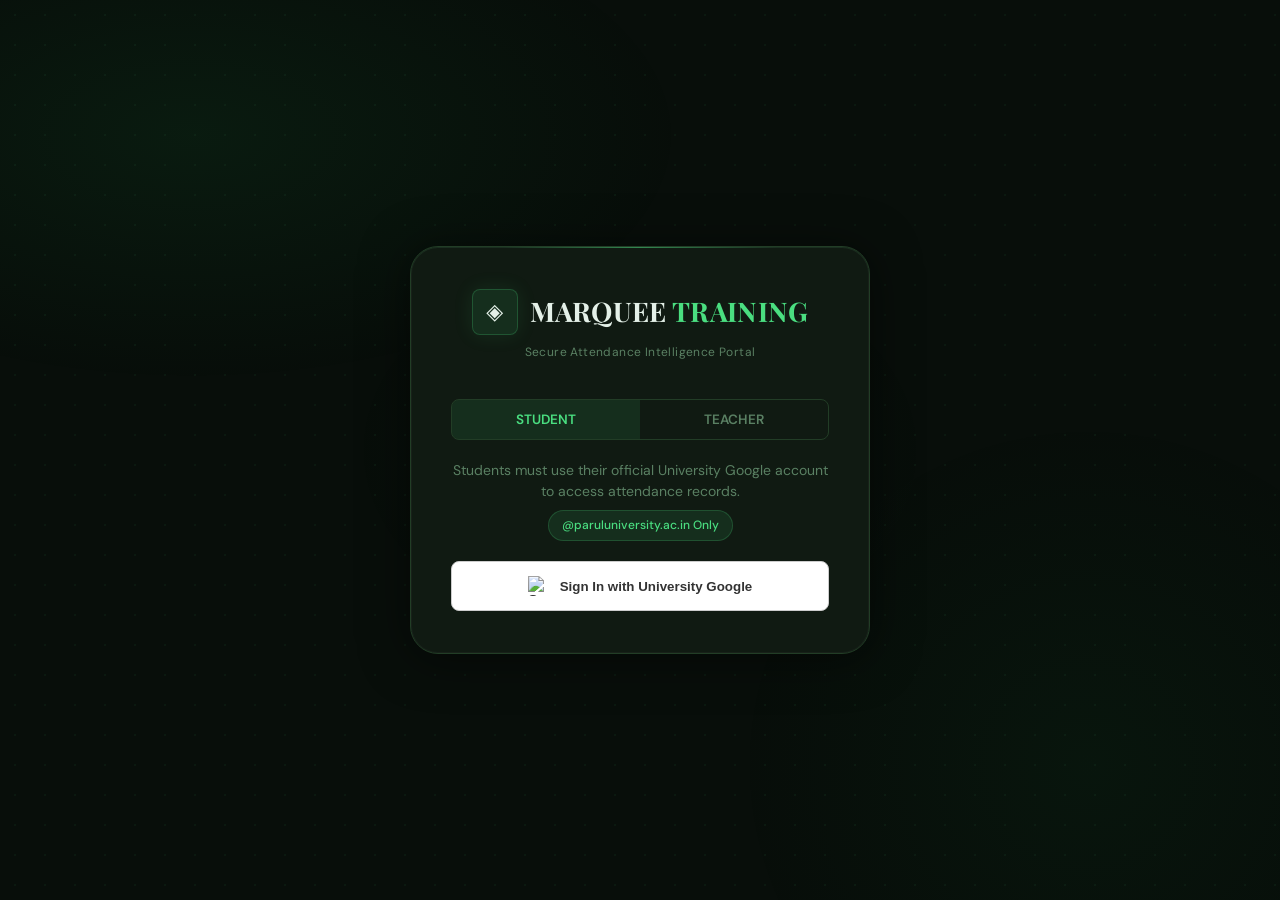
==== login.html @ 082ab56a "feat: implement secure unified auth and manual attendance marking - Core Authentication:   - Added `" ====
<!DOCTYPE html>
<html lang="en">
<head>
  <meta charset="UTF-8" />
  <meta name="viewport" content="width=device-width, initial-scale=1.0"/>
  <title>Marquee Training — Secure Portal</title>
  <link rel="stylesheet" href="styles.css" />
  <style>
    .google-btn {
      display: flex;
      align-items: center;
      justify-content: center;
      gap: 12px;
      background: white;
      color: #333;
      font-weight: 600;
      width: 100%;
      padding: 14px;
      border-radius: 8px;
      border: 1px solid #ccc;
      cursor: pointer;
      transition: all 0.2s ease;
    }
    .google-btn:hover {
      background: #f1f1f1;
    }
    .google-btn img {
      width: 20px;
      height: 20px;
    }
  </style>
</head>
<body>
  <div class="page-wrapper">
    <div class="card" id="auth-card">
      <div class="brand">
        <div class="brand-mark">
          <div class="brand-icon">◈</div>
          <div class="brand-name">MARQUEE <span>TRAINING</span></div>
        </div>
        <div class="brand-sub">Secure Attendance Intelligence Portal</div>
      </div>

      <div style="display:flex; gap:0; margin-bottom:20px; border:1px solid var(--border2); border-radius:8px; overflow:hidden;">
        <button class="tab-btn active" id="tab-student" onclick="switchLoginTab('student')">STUDENT</button>
        <button class="tab-btn" id="tab-teacher" onclick="switchLoginTab('teacher')">TEACHER</button>
      </div>

      <!-- STUDENT LOCK VIEW -->
      <div id="view-student">
        <div style="text-align: center; margin-bottom: 20px;">
          <p class="text-muted" style="font-size: 14px; line-height: 1.5;">
            Students must use their official University Google account to access attendance records.
          </p>
          <span class="badge badge-green" style="margin-top: 8px;">@paruluniversity.ac.in Only</span>
        </div>
        
        <button class="google-btn" onclick="studentGoogleLogin()">
          <img src="https://upload.wikimedia.org/wikipedia/commons/c/c1/Google_%22G%22_logo.svg" alt="Google Logo" />
          <span>Sign In with University Google</span>
        </button>
      </div>

      <!-- TEACHER LOGIN VIEW -->
      <div id="view-teacher" style="display:none;">
        <div style="text-align: center; margin-bottom: 16px;">
          <p class="text-muted" style="font-size: 13px;">Faculty Access Portal</p>
        </div>
        <div class="form-group">
          <label class="label">Staff Email Address</label>
          <input type="email" id="teacher-email" placeholder="faculty@university.edu" />
        </div>
        <div class="form-group">
          <label class="label">Password</label>
          <input type="password" id="teacher-password" placeholder="••••••••" />
        </div>
        <button class="btn btn-primary" onclick="doTeacherLogin()">
          <span>⚡</span> FACULTY AUTHENTICATE
        </button>
        <p style="text-align: center; font-size: 12px; margin-top: 15px;">
          <a href="javascript:void(0)" onclick="toggleTeacherAuth('register')" style="color: var(--accent);">Need an account? Register here</a>
        </p>
      </div>

      <!-- TEACHER REGISTER VIEW -->
      <div id="view-teacher-register" style="display:none;">
        <div style="text-align: center; margin-bottom: 16px;">
          <p class="text-muted" style="font-size: 13px;">Create Faculty Account</p>
        </div>
        <div class="form-group">
          <label class="label">Full Name</label>
          <input type="text" id="reg-name" placeholder="Dr. John Doe" />
        </div>
        <div class="form-group">
          <label class="label">Email Address</label>
          <input type="email" id="reg-email" placeholder="j.doe@paruluniversity.ac.in" />
        </div>
        <div class="form-group">
          <label class="label">Password</label>
          <input type="password" id="reg-password" placeholder="••••••••" />
        </div>
        
        <div style="display: grid; grid-template-columns: 1fr 1fr; gap: 10px;">
          <div class="form-group">
            <label class="label">Class Name</label>
            <input type="text" id="reg-class-name" placeholder="CS Sem 3" />
          </div>
          <div class="form-group">
            <label class="label">Class Code</label>
            <input type="text" id="reg-class-code" placeholder="CS-301" />
          </div>
        </div>

        <button class="btn btn-primary" onclick="doTeacherRegister()">
          <span>📝</span> CREATE ACCOUNT & CLASS
        </button>
        <p style="text-align: center; font-size: 12px; margin-top: 15px;">
          <a href="javascript:void(0)" onclick="toggleTeacherAuth('login')" style="color: var(--accent);">Already have an account? Login</a>
        </p>
      </div>

    </div>
  </div>

  <script src="https://cdn.jsdelivr.net/npm/@supabase/supabase-js@2"></script>
  <!-- Load separated configurations -->
  <script src="supabase.js"></script>
  <script src="auth.js"></script>
  
  <script>
    function switchLoginTab(tab) {
      document.getElementById('view-student').style.display = tab === 'student' ? 'block' : 'none';
      document.getElementById('view-teacher').style.display = tab === 'teacher' ? 'block' : 'none';
      document.getElementById('view-teacher-register').style.display = 'none'; // Hide register when switching tabs
      document.getElementById('tab-student').classList.toggle('active', tab === 'student');
      document.getElementById('tab-teacher').classList.toggle('active', tab === 'teacher');
    }

    function toggleTeacherAuth(mode) {
      document.getElementById('view-teacher').style.display = mode === 'login' ? 'block' : 'none';
      document.getElementById('view-teacher-register').style.display = mode === 'register' ? 'block' : 'none';
    }

    async function doTeacherLogin() {
      const email = document.getElementById('teacher-email').value.trim();
      const pass = document.getElementById('teacher-password').value;
      await teacherLogin(email, pass);
    }

    async function doTeacherRegister() {
      const name = document.getElementById('reg-name').value.trim();
      const email = document.getElementById('reg-email').value.trim();
      const pass = document.getElementById('reg-password').value;
      const className = document.getElementById('reg-class-name').value.trim();
      const classCode = document.getElementById('reg-class-code').value.trim();
      
      await teacherRegister(email, pass, name, className, classCode);
    }

    // Automatically inspects the URL/session on load for OAuth redirects or returning users.
    window.onload = () => {
      handleAuthCallback();
    };
  </script>
</body>
</html>
---- styles.css ----
/* ============================================
   MARQUEE TRAINING — styles.css
   Aesthetic: Lush Green · Organic Modern
   Fonts: Playfair Display + DM Sans
   ============================================ */

@import url('https://fonts.googleapis.com/css2?family=Playfair+Display:wght@400;500;600;700&family=DM+Sans:ital,opsz,wght@0,9..40,300;0,9..40,400;0,9..40,500;0,9..40,600;1,9..40,400&family=DM+Mono:wght@300;400;500&display=swap');

:root {
  /* Backgrounds */
  --bg:       #080e0a;
  --bg2:      #0c1410;
  --surface:  #101a12;
  --surface2: #141f17;
  --surface3: #192618;

  /* Borders */
  --border:  #1a2e1d;
  --border2: #223d26;
  --border3: #2d5432;

  /* Brand green */
  --accent:      #4ade80;
  --accent-soft: rgba(74, 222, 128, 0.1);
  --accent-glow: 0 0 28px rgba(74, 222, 128, 0.22);
  --accent-dim:  #22c55e;
  --accent-pale: #86efac;

  /* Semantic */
  --red:    #f87171;
  --yellow: #fbbf24;
  --blue:   #60a5fa;

  /* Text */
  --text:       #e4f0e8;
  --text-muted: #5a8063;
  --text-dim:   #8db89a;

  /* Fonts */
  --font-display: 'Playfair Display', Georgia, serif;
  --font-body:    'DM Sans', system-ui, sans-serif;
  --font-mono:    'DM Mono', monospace;

  /* Radii */
  --r-sm: 8px;
  --r-md: 14px;
  --r-lg: 20px;
  --r-xl: 28px;
}

*, *::before, *::after { box-sizing: border-box; margin: 0; padding: 0; }

html { scroll-behavior: smooth; }

body {
  min-height: 100vh;
  background: var(--bg);
  color: var(--text);
  font-family: var(--font-body);
  font-size: 15px;
  line-height: 1.65;
  overflow-x: hidden;
  -webkit-font-smoothing: antialiased;
  -moz-osx-font-smoothing: grayscale;
}

/* Ambient glow background */
body::before {
  content: '';
  position: fixed;
  inset: 0;
  background:
    radial-gradient(ellipse 70% 50% at 15% 15%, rgba(34,197,94,0.07) 0%, transparent 55%),
    radial-gradient(ellipse 50% 70% at 85% 85%, rgba(22,163,74,0.05) 0%, transparent 55%),
    radial-gradient(ellipse 40% 40% at 50% 50%, rgba(74,222,128,0.02) 0%, transparent 60%);
  pointer-events: none;
  z-index: 0;
}

/* Dot texture */
body::after {
  content: '';
  position: fixed;
  inset: 0;
  background-image: radial-gradient(circle, rgba(74,222,128,0.05) 1px, transparent 1px);
  background-size: 30px 30px;
  pointer-events: none;
  z-index: 0;
}

/* ──────────────────────────── LAYOUT ─── */

.page-wrapper {
  min-height: 100vh;
  display: flex;
  flex-direction: column;
  align-items: center;
  justify-content: center;
  padding: 32px 20px;
  position: relative;
  z-index: 1;
}

.card {
  background: var(--surface);
  border: 1px solid var(--border2);
  border-radius: var(--r-xl);
  padding: 42px 40px;
  width: 100%;
  max-width: 460px;
  position: relative;
  overflow: hidden;
  box-shadow:
    0 0 0 1px rgba(255,255,255,0.03) inset,
    0 4px 48px rgba(0,0,0,0.5),
    0 1px 0 rgba(74,222,128,0.07) inset;
  animation: fadeUp 0.45s cubic-bezier(0.22, 1, 0.36, 1) both;
}

.card::before {
  content: '';
  position: absolute;
  top: 0; left: 20%; right: 20%;
  height: 1px;
  background: linear-gradient(90deg, transparent, rgba(74,222,128,0.5), transparent);
}

.card-wide { max-width: 660px; }
.card-full { max-width: 980px; }

@keyframes fadeUp {
  from { opacity: 0; transform: translateY(20px) scale(0.99); }
  to   { opacity: 1; transform: translateY(0) scale(1); }
}

/* ──────────────────────────── BRAND ─── */

.brand {
  text-align: center;
  margin-bottom: 36px;
}

.brand-mark {
  display: inline-flex;
  align-items: center;
  gap: 12px;
  margin-bottom: 8px;
}

.brand-icon {
  width: 46px;
  height: 46px;
  background: var(--accent-soft);
  border: 1px solid rgba(74,222,128,0.22);
  border-radius: var(--r-sm);
  display: flex;
  align-items: center;
  justify-content: center;
  font-size: 22px;
  box-shadow: 0 0 20px rgba(74,222,128,0.1);
}

.brand-name {
  font-family: var(--font-display);
  font-size: 27px;
  font-weight: 700;
  color: var(--text);
  letter-spacing: 0.3px;
}

.brand-name span { color: var(--accent); }

.brand-sub {
  font-size: 12px;
  font-weight: 400;
  color: var(--text-muted);
  letter-spacing: 0.4px;
}

/* ──────────────────────────── TYPOGRAPHY ─── */

h1, h2, h3 { font-family: var(--font-display); font-weight: 600; }

.section-title {
  font-family: var(--font-display);
  font-size: 21px;
  font-weight: 600;
  color: var(--text);
  margin-bottom: 6px;
}

.section-sub {
  font-size: 13.5px;
  font-weight: 400;
  color: var(--text-muted);
  margin-bottom: 28px;
  line-height: 1.55;
}

.label {
  font-size: 12.5px;
  font-weight: 500;
  color: var(--text-dim);
  display: block;
  margin-bottom: 7px;
}

/* ──────────────────────────── FORMS ─── */

.form-group { margin-bottom: 18px; }

input, select {
  width: 100%;
  background: var(--bg2);
  border: 1px solid var(--border2);
  border-radius: var(--r-md);
  padding: 13px 16px;
  color: var(--text);
  font-family: var(--font-body);
  font-size: 14px;
  transition: border-color 0.2s, box-shadow 0.2s;
  outline: none;
  -webkit-appearance: none;
}

input:focus, select:focus {
  border-color: var(--accent);
  box-shadow: 0 0 0 3px rgba(74,222,128,0.1);
}

input::placeholder { color: var(--text-muted); opacity: 0.6; }
select option { background: var(--surface2); }

/* ──────────────────────────── BUTTONS ─── */

.btn {
  display: inline-flex;
  align-items: center;
  justify-content: center;
  gap: 8px;
  padding: 13px 28px;
  border-radius: var(--r-md);
  border: none;
  cursor: pointer;
  font-family: var(--font-body);
  font-size: 14.5px;
  font-weight: 600;
  letter-spacing: 0.2px;
  transition: all 0.2s cubic-bezier(0.4, 0, 0.2, 1);
  width: 100%;
  text-decoration: none;
  position: relative;
}

.btn-primary {
  background: var(--accent);
  color: #061008;
  font-weight: 700;
}

.btn-primary:hover {
  background: var(--accent-pale);
  box-shadow: var(--accent-glow), 0 4px 24px rgba(74,222,128,0.18);
  transform: translateY(-1px);
}

.btn-primary:active { transform: translateY(0); }

.btn-outline {
  background: transparent;
  border: 1px solid var(--border3);
  color: var(--text-dim);
}

.btn-outline:hover {
  border-color: var(--accent);
  color: var(--accent);
  background: var(--accent-soft);
}

.btn-danger {
  background: rgba(248,113,113,0.1);
  border: 1px solid rgba(248,113,113,0.25);
  color: var(--red);
}

.btn-danger:hover { background: rgba(248,113,113,0.2); }

.btn:disabled {
  opacity: 0.3;
  cursor: not-allowed;
  transform: none !important;
  box-shadow: none !important;
}

.btn-sm {
  padding: 8px 18px;
  font-size: 13px;
  width: auto;
  border-radius: var(--r-sm);
}

/* ──────────────────────────── BADGES ─── */

.badge {
  display: inline-flex;
  align-items: center;
  gap: 6px;
  padding: 5px 13px;
  border-radius: 100px;
  font-size: 12px;
  font-weight: 500;
}

.badge-green  { background: rgba(74,222,128,0.1);  color: var(--accent); border: 1px solid rgba(74,222,128,0.2); }
.badge-cyan   { background: rgba(96,165,250,0.1);  color: var(--blue);   border: 1px solid rgba(96,165,250,0.2); }
.badge-red    { background: rgba(248,113,113,0.1); color: var(--red);    border: 1px solid rgba(248,113,113,0.2); }
.badge-yellow { background: rgba(251,191,36,0.1);  color: var(--yellow); border: 1px solid rgba(251,191,36,0.2); }

.dot {
  width: 6px; height: 6px;
  border-radius: 50%;
  background: currentColor;
  animation: blink 2s ease-in-out infinite;
}

@keyframes blink {
  0%, 100% { opacity: 1; }
  50%       { opacity: 0.15; }
}

/* ──────────────────────────── STEPS ─── */

.steps {
  display: flex;
  align-items: center;
  margin-bottom: 34px;
}

.step-item {
  display: flex;
  align-items: center;
  flex: 1;
}

.step-circle {
  width: 34px; height: 34px;
  border-radius: 50%;
  border: 1.5px solid var(--border3);
  display: flex; align-items: center; justify-content: center;
  font-family: var(--font-body);
  font-size: 13px;
  font-weight: 500;
  color: var(--text-muted);
  flex-shrink: 0;
  transition: all 0.3s ease;
  background: var(--bg2);
}

.step-line {
  flex: 1;
  height: 1.5px;
  background: var(--border2);
  margin: 0 6px;
  transition: background 0.4s ease;
}

.step-item.active .step-circle {
  border-color: var(--accent);
  color: var(--accent);
  background: var(--accent-soft);
  box-shadow: 0 0 16px rgba(74,222,128,0.2);
}

.step-item.done .step-circle {
  background: var(--accent);
  border-color: var(--accent);
  color: #061008;
  font-weight: 700;
}

.step-item.done .step-line { background: var(--accent); }

/* ──────────────────────────── CAMERA ─── */

.camera-wrap {
  position: relative;
  width: 100%;
  aspect-ratio: 4/3;
  background: var(--bg2);
  border: 1px solid var(--border2);
  border-radius: var(--r-lg);
  overflow: hidden;
  margin-bottom: 16px;
}

.camera-wrap video,
.camera-wrap canvas {
  position: absolute;
  inset: 0;
  width: 100%;
  height: 100%;
  object-fit: cover;
}

.camera-overlay {
  position: absolute;
  inset: 0;
  display: flex;
  align-items: center;
  justify-content: center;
  pointer-events: none;
}

.face-frame {
  width: 190px;
  height: 230px;
  border: 2px solid rgba(74,222,128,0.5);
  border-radius: 50%;
  animation: breathe 3s ease-in-out infinite;
}

@keyframes breathe {
  0%, 100% { box-shadow: 0 0 30px rgba(74,222,128,0.15), inset 0 0 30px rgba(74,222,128,0.04); }
  50%       { box-shadow: 0 0 60px rgba(74,222,128,0.3),  inset 0 0 60px rgba(74,222,128,0.1); }
}

.camera-status {
  position: absolute;
  bottom: 0; left: 0; right: 0;
  padding: 14px 16px;
  background: linear-gradient(transparent, rgba(8,14,10,0.88));
  text-align: center;
  font-size: 12.5px;
  font-weight: 500;
  color: var(--accent);
}

/* ──────────────────────────── INFO ROW ─── */

.info-row {
  display: flex;
  align-items: flex-start;
  gap: 12px;
  padding: 14px 16px;
  background: var(--surface2);
  border: 1px solid var(--border);
  border-radius: var(--r-md);
  margin-bottom: 12px;
}

.info-row-icon { font-size: 16px; flex-shrink: 0; margin-top: 1px; }

.info-row-text {
  font-size: 13.5px;
  color: var(--text-dim);
  line-height: 1.5;
}

.info-row-text strong { color: var(--text); font-weight: 600; }

/* ──────────────────────────── OTP ─── */

.otp-display {
  background: linear-gradient(145deg, var(--surface2), var(--surface3));
  border: 1px solid rgba(74,222,128,0.18);
  border-radius: var(--r-lg);
  padding: 30px 24px;
  text-align: center;
  margin-bottom: 16px;
  position: relative;
  overflow: hidden;
}

.otp-display::before {
  content: '';
  position: absolute;
  top: -40%; left: -10%;
  width: 120%; height: 160%;
  background: radial-gradient(ellipse at center, rgba(74,222,128,0.06) 0%, transparent 65%);
  pointer-events: none;
}

.otp-label {
  font-size: 11px;
  font-weight: 500;
  color: var(--text-muted);
  letter-spacing: 1.5px;
  text-transform: uppercase;
  margin-bottom: 10px;
}

.otp-code {
  font-family: var(--font-display);
  font-size: 50px;
  font-weight: 700;
  color: var(--accent);
  letter-spacing: 10px;
  text-shadow: 0 0 32px rgba(74,222,128,0.45);
  line-height: 1;
}

.otp-timer {
  font-size: 12.5px;
  font-weight: 500;
  color: var(--yellow);
  margin-top: 10px;
}

/* ──────────────────────────── TABLE ─── */

.data-table {
  width: 100%;
  border-collapse: collapse;
  font-size: 13.5px;
}

.data-table th {
  font-size: 11px;
  font-weight: 600;
  letter-spacing: 0.5px;
  text-transform: uppercase;
  color: var(--text-muted);
  padding: 10px 16px;
  text-align: left;
  border-bottom: 1px solid var(--border);
}

.data-table td {
  padding: 13px 16px;
  border-bottom: 1px solid var(--border);
  color: var(--text-dim);
}

.data-table tr:last-child td { border-bottom: none; }
.data-table tbody tr { transition: background 0.15s; }
.data-table tbody tr:hover td { background: var(--surface2); }
.data-table td:first-child { color: var(--text-muted); font-size: 12px; font-family: var(--font-mono); }

/* ──────────────────────────── NAV ─── */

.nav {
  display: flex;
  align-items: center;
  justify-content: space-between;
  padding: 16px 32px;
  border-bottom: 1px solid var(--border);
  background: rgba(8,14,10,0.82);
  backdrop-filter: blur(14px);
  -webkit-backdrop-filter: blur(14px);
  position: sticky;
  top: 0;
  z-index: 100;
}

.nav-brand {
  font-family: var(--font-display);
  font-size: 21px;
  font-weight: 700;
  color: var(--text);
}

.nav-brand span { color: var(--accent); }

.nav-actions { display: flex; align-items: center; gap: 16px; }

.nav-user {
  font-size: 13px;
  font-weight: 400;
  color: var(--text-muted);
}

/* ──────────────────────────── TOAST ─── */

.toast {
  position: fixed;
  bottom: 28px;
  left: 50%;
  transform: translateX(-50%) translateY(60px);
  background: var(--surface2);
  border: 1px solid var(--border3);
  border-radius: 100px;
  padding: 12px 28px;
  font-size: 13px;
  font-weight: 500;
  opacity: 0;
  transition: all 0.38s cubic-bezier(0.34, 1.56, 0.64, 1);
  z-index: 9999;
  white-space: nowrap;
  max-width: 90vw;
  box-shadow: 0 8px 32px rgba(0,0,0,0.5);
}

.toast.show { transform: translateX(-50%) translateY(0); opacity: 1; }
.toast-success { border-color: rgba(74,222,128,0.4);  color: var(--accent); }
.toast-error   { border-color: rgba(248,113,113,0.4); color: var(--red); }
.toast-info    { border-color: rgba(96,165,250,0.4);  color: var(--blue); }
.toast-warn    { border-color: rgba(251,191,36,0.4);  color: var(--yellow); }

/* ──────────────────────────── DIVIDER ─── */

.divider {
  display: flex;
  align-items: center;
  gap: 12px;
  margin: 24px 0;
}

.divider::before, .divider::after {
  content: '';
  flex: 1;
  height: 1px;
  background: var(--border);
}

.divider span {
  font-size: 11px;
  font-weight: 500;
  letter-spacing: 0.5px;
  color: var(--text-muted);
  text-transform: uppercase;
}

/* ──────────────────────────── SCANNER ─── */

@keyframes scan {
  0%   { top: 5%;  opacity: 0; }
  8%   { opacity: 1; }
  92%  { opacity: 1; }
  100% { top: 93%; opacity: 0; }
}

.scanner-line {
  position: absolute;
  left: 0; right: 0;
  height: 2px;
  background: linear-gradient(90deg, transparent, var(--accent) 30%, var(--accent) 70%, transparent);
  box-shadow: 0 0 14px var(--accent), 0 0 4px var(--accent);
  animation: scan 2.4s ease-in-out infinite;
  pointer-events: none;
}

/* ──────────────────────────── UTILS ─── */

.text-center { text-align: center; }
.text-muted  { color: var(--text-muted); font-size: 13px; }
.mt-12 { margin-top: 12px; }
.mt-20 { margin-top: 20px; }
.mb-12 { margin-bottom: 12px; }
.mb-20 { margin-bottom: 20px; }
.flex  { display: flex; }
.flex-col { flex-direction: column; }
.gap-10 { gap: 10px; }

a { color: var(--accent); text-decoration: none; transition: opacity 0.15s; }
a:hover { opacity: 0.72; }

/* ──────────────────────────── TAB BUTTONS ─── */

.tab-btn {
  flex: 1;
  padding: 11px;
  background: transparent;
  border: none;
  color: var(--text-muted);
  font-family: var(--font-body);
  font-size: 13.5px;
  font-weight: 600;
  cursor: pointer;
  transition: all 0.2s;
}

.tab-btn.active {
  background: var(--accent-soft);
  color: var(--accent);
}

.tab-btn:hover:not(.active) { color: var(--text); }

/* ──────────────────────────── OTP INPUT (Modern) ─── */
.otp-container {
  display: flex;
  gap: 10px;
  justify-content: center;
  margin: 10px 0 24px 0;
}
.otp-box {
  width: 44px;
  height: 54px;
  background: var(--bg2);
  border: 1px solid var(--border2);
  border-radius: var(--r-md);
  text-align: center;
  font-size: 22px;
  font-weight: 700;
  color: var(--accent);
  text-transform: uppercase;
  font-family: var(--font-mono);
  transition: all 0.2s;
  padding: 0;
}
.otp-box:focus {
  border-color: var(--accent);
  background: var(--accent-soft);
  box-shadow: 0 0 12px rgba(74, 222, 128, 0.15);
  outline: none;
}
.otp-box::placeholder { color: transparent; }
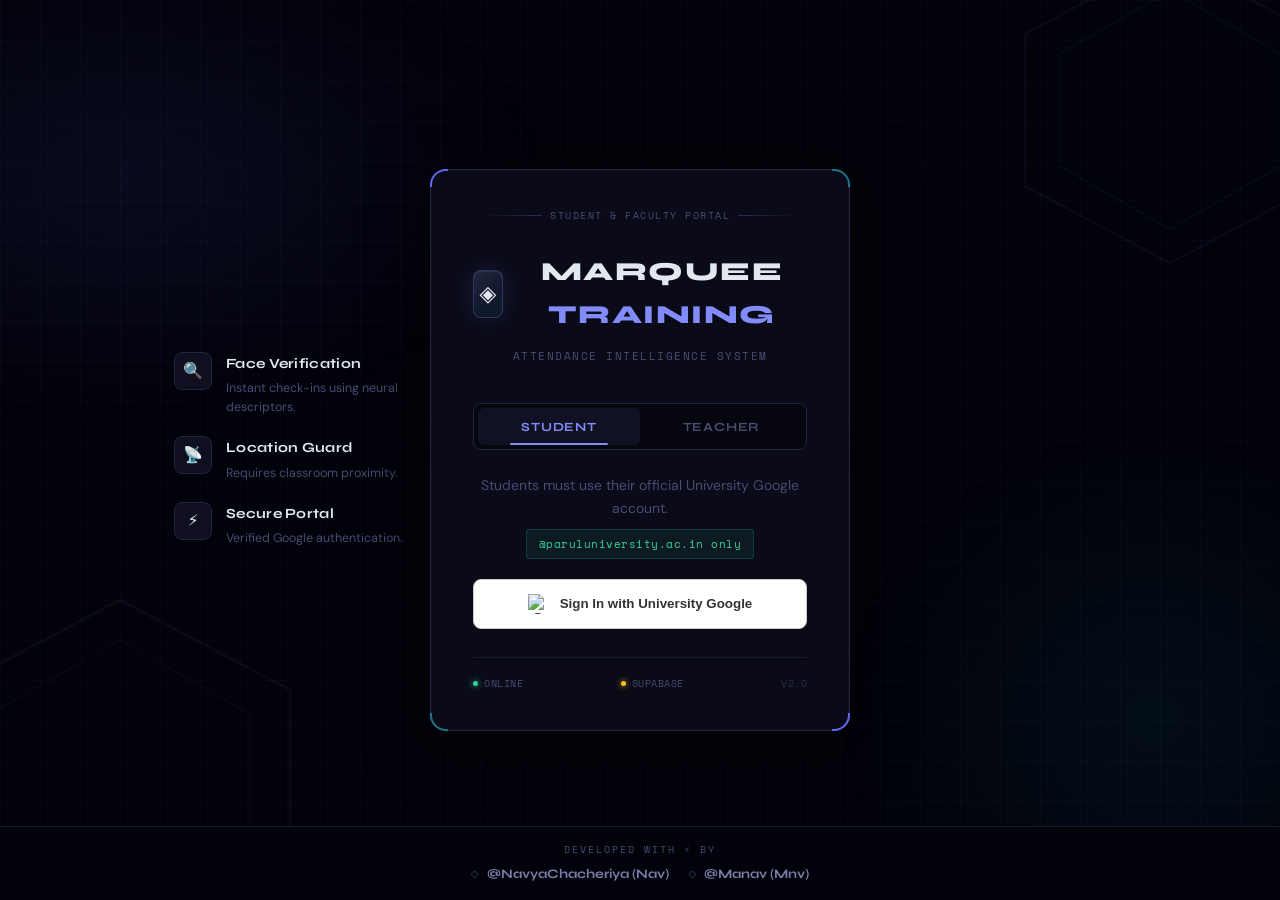
==== commit 803f250b: "feat(ui): add developer footer and refine portal aesthetics - Implemented a persistent branded foote" ====
--- a/login.html
+++ b/login.html
@@ -6,6 +6,189 @@
   <title>Marquee Training — Secure Portal</title>
   <link rel="stylesheet" href="styles.css" />
   <style>
+    /* ── Login-page specific extras ── */
+
+    .login-wrapper {
+      min-height: 100vh;
+      display: grid;
+      grid-template-columns: 1fr 420px 1fr;
+      align-items: center;
+      justify-items: center;
+      padding: 20px;
+      position: relative;
+      z-index: 1;
+    }
+
+    /* Floating hex decorators */
+    .hex-decor {
+      position: fixed;
+      pointer-events: none;
+      z-index: 0;
+      opacity: 0.06;
+    }
+
+    .hex-decor svg { width: 100%; height: 100%; }
+
+    .hex-1 { top: -60px; right: -60px; width: 340px; height: 340px; }
+    .hex-2 { bottom: -80px; left: -80px; width: 400px; height: 400px; }
+
+    /* Animated corner bracket on auth card */
+    #auth-card {
+      grid-column: 2;
+      position: relative;
+      overflow: visible;
+    }
+
+    /* Extra top-right & bottom-left bracket via wrappers */
+    .bracket-tr, .bracket-bl {
+      position: absolute;
+      width: 18px; height: 18px;
+      border-color: rgba(34,211,238,0.5);
+      border-style: solid;
+      pointer-events: none;
+      z-index: 2;
+    }
+
+    .bracket-tr { top: -1px; right: -1px; border-width: 2px 2px 0 0; border-radius: 0 var(--r-xl) 0 0; }
+    .bracket-bl { bottom: -1px; left: -1px;  border-width: 0 0 2px 2px; border-radius: 0 0 0 var(--r-xl); }
+
+    /* Side info panel (desktop only) */
+    .side-panel {
+      display: flex;
+      flex-direction: column;
+      gap: 20px;
+      padding: 0 24px;
+      max-width: 280px;
+    }
+
+    .side-feature {
+      display: flex;
+      align-items: flex-start;
+      gap: 14px;
+      opacity: 0;
+      animation: fadeUp 0.5s cubic-bezier(0.22, 1, 0.36, 1) both;
+    }
+
+    .side-feature:nth-child(1) { animation-delay: 0.2s; }
+    .side-feature:nth-child(2) { animation-delay: 0.3s; }
+    .side-feature:nth-child(3) { animation-delay: 0.4s; }
+
+    .feat-icon {
+      width: 38px; height: 38px;
+      background: var(--surface2);
+      border: 1px solid var(--border2);
+      border-radius: var(--r-md);
+      display: flex; align-items: center; justify-content: center;
+      font-size: 16px;
+      flex-shrink: 0;
+    }
+
+    .feat-title {
+      font-family: var(--font-display);
+      font-size: 14px;
+      font-weight: 700;
+      color: var(--text);
+      margin-bottom: 4px;
+      letter-spacing: 0.3px;
+    }
+
+    .feat-desc {
+      font-size: 12.5px;
+      color: var(--text-muted);
+      line-height: 1.5;
+    }
+
+    /* Status bar at bottom of card */
+    .status-bar {
+      display: flex;
+      align-items: center;
+      justify-content: space-between;
+      margin-top: 28px;
+      padding-top: 18px;
+      border-top: 1px solid var(--border);
+    }
+
+    .status-item {
+      display: flex;
+      align-items: center;
+      gap: 6px;
+      font-family: var(--font-mono);
+      font-size: 10px;
+      color: var(--text-muted);
+      letter-spacing: 0.5px;
+      text-transform: uppercase;
+    }
+
+    .status-led {
+      width: 5px; height: 5px;
+      border-radius: 50%;
+      background: var(--green);
+      box-shadow: 0 0 6px var(--green);
+      animation: blink 2.5s ease-in-out infinite;
+    }
+
+    .status-led.yellow { background: var(--yellow); box-shadow: 0 0 6px var(--yellow); }
+
+    /* Cyber header above brand */
+    .sys-header {
+      display: flex;
+      align-items: center;
+      justify-content: center;
+      gap: 8px;
+      margin-bottom: 28px;
+    }
+
+    .sys-line {
+      flex: 1;
+      height: 1px;
+      background: linear-gradient(90deg, transparent, var(--border3));
+      max-width: 60px;
+    }
+
+    .sys-line.right { background: linear-gradient(270deg, transparent, var(--border3)); }
+
+    .sys-tag {
+      font-family: var(--font-mono);
+      font-size: 9.5px;
+      color: var(--text-muted);
+      letter-spacing: 1.5px;
+      text-transform: uppercase;
+    }
+
+    /* Tab container redesign */
+    .tab-container {
+      display: flex;
+      gap: 0;
+      margin-bottom: 24px;
+      background: var(--bg2);
+      border: 1px solid var(--border2);
+      border-radius: var(--r-md);
+      padding: 4px;
+    }
+
+    .tab-btn {
+      border-radius: 6px;
+    }
+
+    /* Input wrapper with prefix icon */
+    .input-wrap {
+      position: relative;
+    }
+
+    .input-wrap input {
+      padding-left: 42px;
+    }
+
+    .input-icon {
+      position: absolute;
+      left: 14px;
+      top: 50%;
+      transform: translateY(-50%);
+      font-size: 15px;
+      pointer-events: none;
+      opacity: 0.4;
+    }
+    
     .google-btn {
       display: flex;
       align-items: center;
@@ -28,20 +211,97 @@
       width: 20px;
       height: 20px;
     }
+
+    /* Two-col grid */
+    .form-grid-2 {
+      display: grid;
+      grid-template-columns: 1fr 1fr;
+      gap: 14px;
+    }
+
+    @media (max-width: 900px) {
+      .login-wrapper { grid-template-columns: 1fr; padding: 20px; }
+      #auth-card { grid-column: 1; width: 100%; max-width: 440px; }
+      .side-panel { display: none; }
+    }
+    @media (max-width: 480px) {
+      #auth-card { padding: 32px 24px; }
+      .brand-name { font-size: 22px; }
+      .sys-tag { font-size: 8px; }
+    }
   </style>
 </head>
-<body>
-  <div class="page-wrapper">
+<body style="overflow: hidden;">
+
+  <!-- Decorative hex shapes -->
+  <div class="hex-decor hex-1">
+    <svg viewBox="0 0 200 200" xmlns="http://www.w3.org/2000/svg">
+      <polygon points="100,10 185,55 185,145 100,190 15,145 15,55"
+               fill="none" stroke="#818cf8" stroke-width="1.5"/>
+      <polygon points="100,30 165,67 165,133 100,170 35,133 35,67"
+               fill="none" stroke="#22d3ee" stroke-width="0.8"/>
+    </svg>
+  </div>
+
+  <div class="hex-decor hex-2">
+    <svg viewBox="0 0 200 200" xmlns="http://www.w3.org/2000/svg">
+      <polygon points="100,10 185,55 185,145 100,190 15,145 15,55"
+               fill="none" stroke="#818cf8" stroke-width="1.5"/>
+      <polygon points="100,30 165,67 165,133 100,170 35,133 35,67"
+               fill="none" stroke="#818cf8" stroke-width="0.6"/>
+    </svg>
+  </div>
+
+  <div class="login-wrapper">
+
+    <!-- Left feature panel -->
+    <div class="side-panel" style="justify-self: end;">
+      <div class="side-feature">
+        <div class="feat-icon">🔍</div>
+        <div>
+          <div class="feat-title">Face Verification</div>
+          <div class="feat-desc">Instant check-ins using neural descriptors.</div>
+        </div>
+      </div>
+      <div class="side-feature">
+        <div class="feat-icon">📡</div>
+        <div>
+          <div class="feat-title">Location Guard</div>
+          <div class="feat-desc">Requires classroom proximity.</div>
+        </div>
+      </div>
+      <div class="side-feature">
+        <div class="feat-icon">⚡</div>
+        <div>
+          <div class="feat-title">Secure Portal</div>
+          <div class="feat-desc">Verified Google authentication.</div>
+        </div>
+      </div>
+    </div>
+
+    <!-- Auth Card -->
     <div class="card" id="auth-card">
+      <div class="bracket-tr"></div>
+      <div class="bracket-bl"></div>
+
+      <!-- System tag -->
+      <div class="sys-header">
+        <div class="sys-line"></div>
+        <div class="sys-tag">STUDENT & FACULTY PORTAL</div>
+        <div class="sys-line right"></div>
+      </div>
+
+      <!-- Brand -->
       <div class="brand">
         <div class="brand-mark">
           <div class="brand-icon">◈</div>
           <div class="brand-name">MARQUEE <span>TRAINING</span></div>
         </div>
-        <div class="brand-sub">Secure Attendance Intelligence Portal</div>
-      </div>
-
-      <div style="display:flex; gap:0; margin-bottom:20px; border:1px solid var(--border2); border-radius:8px; overflow:hidden;">
+        <div class="brand-sub">Attendance Intelligence System</div>
+      </div>
+
+      <!-- Tab switcher -->
+      <div class="tab-container">
         <button class="tab-btn active" id="tab-student" onclick="switchLoginTab('student')">STUDENT</button>
         <button class="tab-btn" id="tab-teacher" onclick="switchLoginTab('teacher')">TEACHER</button>
       </div>
@@ -49,81 +309,107 @@
       <!-- STUDENT LOCK VIEW -->
       <div id="view-student">
         <div style="text-align: center; margin-bottom: 20px;">
-          <p class="text-muted" style="font-size: 14px; line-height: 1.5;">
-            Students must use their official University Google account to access attendance records.
+          <p class="text-muted" style="font-size: 14px;">
+            Students must use their official University Google account.
           </p>
-          <span class="badge badge-green" style="margin-top: 8px;">@paruluniversity.ac.in Only</span>
+          <span class="badge badge-green" style="margin-top: 8px; text-transform: none;">@paruluniversity.ac.in only</span>
         </div>
         
         <button class="google-btn" onclick="studentGoogleLogin()">
-          <img src="https://upload.wikimedia.org/wikipedia/commons/c/c1/Google_%22G%22_logo.svg" alt="Google Logo" />
+          <img src="https://upload.wikimedia.org/wikipedia/commons/c/c1/Google_%22G%22_logo.svg" alt="G" />
           <span>Sign In with University Google</span>
         </button>
       </div>
 
       <!-- TEACHER LOGIN VIEW -->
       <div id="view-teacher" style="display:none;">
-        <div style="text-align: center; margin-bottom: 16px;">
-          <p class="text-muted" style="font-size: 13px;">Faculty Access Portal</p>
-        </div>
         <div class="form-group">
-          <label class="label">Staff Email Address</label>
-          <input type="email" id="teacher-email" placeholder="faculty@university.edu" />
+          <label class="label">Staff Email</label>
+          <div class="input-wrap">
+            <span class="input-icon">✉</span>
+            <input type="email" id="teacher-email" placeholder="faculty@university.edu" />
+          </div>
         </div>
         <div class="form-group">
           <label class="label">Password</label>
-          <input type="password" id="teacher-password" placeholder="••••••••" />
+          <div class="input-wrap">
+            <span class="input-icon">🔒</span>
+            <input type="password" id="teacher-password" placeholder="••••••••" />
+          </div>
         </div>
         <button class="btn btn-primary" onclick="doTeacherLogin()">
-          <span>⚡</span> FACULTY AUTHENTICATE
+          AUTHENTICATE
         </button>
         <p style="text-align: center; font-size: 12px; margin-top: 15px;">
-          <a href="javascript:void(0)" onclick="toggleTeacherAuth('register')" style="color: var(--accent);">Need an account? Register here</a>
+          <a href="javascript:void(0)" onclick="toggleTeacherAuth('register')" style="color: var(--accent);">Need an account?</a>
         </p>
       </div>
 
       <!-- TEACHER REGISTER VIEW -->
       <div id="view-teacher-register" style="display:none;">
-        <div style="text-align: center; margin-bottom: 16px;">
-          <p class="text-muted" style="font-size: 13px;">Create Faculty Account</p>
-        </div>
         <div class="form-group">
           <label class="label">Full Name</label>
-          <input type="text" id="reg-name" placeholder="Dr. John Doe" />
+          <div class="input-wrap">
+            <span class="input-icon">👤</span>
+            <input type="text" id="reg-name" placeholder="Name" />
+          </div>
         </div>
         <div class="form-group">
-          <label class="label">Email Address</label>
-          <input type="email" id="reg-email" placeholder="j.doe@paruluniversity.ac.in" />
+          <label class="label">Email</label>
+          <div class="input-wrap">
+            <span class="input-icon">✉</span>
+            <input type="email" id="reg-email" placeholder="Email" />
+          </div>
         </div>
         <div class="form-group">
           <label class="label">Password</label>
-          <input type="password" id="reg-password" placeholder="••••••••" />
+          <div class="input-wrap">
+            <span class="input-icon">🔒</span>
+            <input type="password" id="reg-password" placeholder="••••••••" />
+          </div>
         </div>
         
-        <div style="display: grid; grid-template-columns: 1fr 1fr; gap: 10px;">
+        <div class="form-grid-2">
           <div class="form-group">
-            <label class="label">Class Name</label>
-            <input type="text" id="reg-class-name" placeholder="CS Sem 3" />
+            <label class="label">Class</label>
+            <input type="text" id="reg-class-name" placeholder="Class" />
           </div>
           <div class="form-group">
-            <label class="label">Class Code</label>
-            <input type="text" id="reg-class-code" placeholder="CS-301" />
+            <label class="label">Code</label>
+            <input type="text" id="reg-class-code" placeholder="Code" />
           </div>
         </div>
 
         <button class="btn btn-primary" onclick="doTeacherRegister()">
-          <span>📝</span> CREATE ACCOUNT & CLASS
+          CREATE ACCOUNT
         </button>
         <p style="text-align: center; font-size: 12px; margin-top: 15px;">
-          <a href="javascript:void(0)" onclick="toggleTeacherAuth('login')" style="color: var(--accent);">Already have an account? Login</a>
+          <a href="javascript:void(0)" onclick="toggleTeacherAuth('login')" style="color: var(--accent);">Back to Login</a>
         </p>
       </div>
+      
+      <!-- Status bar -->
+      <div class="status-bar">
+        <div class="status-item"><div class="status-led"></div> Online</div>
+        <div class="status-item"><div class="status-led yellow"></div> Supabase</div>
+        <div class="status-item" style="opacity:0.5;">v2.0</div>
+      </div>
 
     </div>
+
+    <!-- Right panel (footer in desktop) -->
+    <div style="align-self: end; padding-bottom: 20px;"></div>
   </div>
 
+  <footer class="sys-footer" style="position: fixed; bottom: 0; left: 0; right: 0; padding: 15px; border-top: 1px solid var(--border); background: var(--bg); margin-top: 0;">
+    <div class="footer-credit" style="margin-bottom: 5px;">Developed with ⚡ by</div>
+    <div class="footer-links">
+      <a href="https://github.com/navyachacheriya07" target="_blank">@NavyaChacheriya (Nav)</a>
+      <a href="https://github.com/manav-Mnv/" target="_blank">@Manav (Mnv)</a>
+    </div>
+  </footer>
+
   <script src="https://cdn.jsdelivr.net/npm/@supabase/supabase-js@2"></script>
-  <!-- Load separated configurations -->
   <script src="supabase.js"></script>
   <script src="auth.js"></script>
   
@@ -131,7 +417,7 @@
     function switchLoginTab(tab) {
       document.getElementById('view-student').style.display = tab === 'student' ? 'block' : 'none';
       document.getElementById('view-teacher').style.display = tab === 'teacher' ? 'block' : 'none';
-      document.getElementById('view-teacher-register').style.display = 'none'; // Hide register when switching tabs
+      document.getElementById('view-teacher-register').style.display = 'none';
       document.getElementById('tab-student').classList.toggle('active', tab === 'student');
       document.getElementById('tab-teacher').classList.toggle('active', tab === 'teacher');
     }
@@ -153,14 +439,10 @@
       const pass = document.getElementById('reg-password').value;
       const className = document.getElementById('reg-class-name').value.trim();
       const classCode = document.getElementById('reg-class-code').value.trim();
-      
       await teacherRegister(email, pass, name, className, classCode);
     }
 
-    // Automatically inspects the URL/session on load for OAuth redirects or returning users.
-    window.onload = () => {
-      handleAuthCallback();
-    };
+    window.onload = () => { handleAuthCallback(); };
   </script>
 </body>
 </html>
--- a/styles.css
+++ b/styles.css
@@ -1,55 +1,68 @@
 /* ============================================
-   MARQUEE TRAINING — styles.css
-   Aesthetic: Lush Green · Organic Modern
-   Fonts: Playfair Display + DM Sans
+   MARQUEE TRAINING — styles.css v2.0
+   Aesthetic: Quantum Terminal
+   Fonts: Syne (display) + DM Sans (body) + Space Mono
+   Palette: Deep space black · Electric indigo · Neon cyan
    ============================================ */
 
-@import url('https://fonts.googleapis.com/css2?family=Playfair+Display:wght@400;500;600;700&family=DM+Sans:ital,opsz,wght@0,9..40,300;0,9..40,400;0,9..40,500;0,9..40,600;1,9..40,400&family=DM+Mono:wght@300;400;500&display=swap');
+@import url('https://fonts.googleapis.com/css2?family=Syne:wght@400;500;600;700;800&family=DM+Sans:ital,opsz,wght@0,9..40,300;0,9..40,400;0,9..40,500;0,9..40,600;1,9..40,400&family=Space+Mono:ital,wght@0,400;0,700;1,400&display=swap');
 
 :root {
-  /* Backgrounds */
-  --bg:       #080e0a;
-  --bg2:      #0c1410;
-  --surface:  #101a12;
-  --surface2: #141f17;
-  --surface3: #192618;
-
-  /* Borders */
-  --border:  #1a2e1d;
-  --border2: #223d26;
-  --border3: #2d5432;
-
-  /* Brand green */
-  --accent:      #4ade80;
-  --accent-soft: rgba(74, 222, 128, 0.1);
-  --accent-glow: 0 0 28px rgba(74, 222, 128, 0.22);
-  --accent-dim:  #22c55e;
-  --accent-pale: #86efac;
-
-  /* Semantic */
+  /* ── Core Backgrounds ── */
+  --bg:       #02020a;
+  --bg2:      #06060f;
+  --surface:  #0a0a18;
+  --surface2: #0f0f20;
+  --surface3: #141428;
+
+  /* ── Borders ── */
+  --border:  #1a1a30;
+  --border2: #232340;
+  --border3: #2e2e55;
+
+  /* ── Primary: Electric Indigo ── */
+  --accent:       #818cf8;
+  --accent-dim:   #6366f1;
+  --accent-pale:  #a5b4fc;
+  --accent-soft:  rgba(129,140,248,0.08);
+  --accent-glow:  0 0 32px rgba(129,140,248,0.3);
+
+  /* ── Secondary: Neon Cyan ── */
+  --cyan:      #22d3ee;
+  --cyan-soft: rgba(34,211,238,0.08);
+  --cyan-glow: 0 0 28px rgba(34,211,238,0.25);
+
+  /* ── Semantic ── */
+  --green:  #34d399;
   --red:    #f87171;
   --yellow: #fbbf24;
+  --amber:  #fbbf24;
   --blue:   #60a5fa;
 
-  /* Text */
-  --text:       #e4f0e8;
-  --text-muted: #5a8063;
-  --text-dim:   #8db89a;
-
-  /* Fonts */
-  --font-display: 'Playfair Display', Georgia, serif;
+  /* ── Easing ── */
+  --ease-snappy: cubic-bezier(0.22, 1, 0.36, 1);
+
+  /* ── Text ── */
+  --text:       #e2e8f0;
+  --text-muted: #4a4a72;
+  --text-dim:   #7c7caa;
+
+  /* ── Fonts ── */
+  --font-display: 'Syne', system-ui, sans-serif;
   --font-body:    'DM Sans', system-ui, sans-serif;
-  --font-mono:    'DM Mono', monospace;
-
-  /* Radii */
-  --r-sm: 8px;
-  --r-md: 14px;
-  --r-lg: 20px;
-  --r-xl: 28px;
+  --font-mono:    'Space Mono', monospace;
+
+  /* ── Radii ── */
+  --r-sm: 4px;
+  --r-md: 8px;
+  --r-lg: 12px;
+  --r-xl: 16px;
+
+  /* ── Responsive Spacing ── */
+  --p-safe: clamp(16px, 5vw, 40px);
 }
 
 *, *::before, *::after { box-sizing: border-box; margin: 0; padding: 0; }
-
 html { scroll-behavior: smooth; }
 
 body {
@@ -64,31 +77,39 @@
   -moz-osx-font-smoothing: grayscale;
 }
 
-/* Ambient glow background */
+/* ── Animated pixel grid background ── */
 body::before {
   content: '';
   position: fixed;
   inset: 0;
-  background:
-    radial-gradient(ellipse 70% 50% at 15% 15%, rgba(34,197,94,0.07) 0%, transparent 55%),
-    radial-gradient(ellipse 50% 70% at 85% 85%, rgba(22,163,74,0.05) 0%, transparent 55%),
-    radial-gradient(ellipse 40% 40% at 50% 50%, rgba(74,222,128,0.02) 0%, transparent 60%);
+  background-image:
+    linear-gradient(rgba(129,140,248,0.035) 1px, transparent 1px),
+    linear-gradient(90deg, rgba(129,140,248,0.035) 1px, transparent 1px);
+  background-size: 40px 40px;
   pointer-events: none;
   z-index: 0;
-}
-
-/* Dot texture */
+  animation: gridDrift 30s ease-in-out infinite alternate;
+}
+
+@keyframes gridDrift {
+  from { background-position: 0 0; }
+  to   { background-position: 20px 20px; }
+}
+
+/* ── Radial glow orbs ── */
 body::after {
   content: '';
   position: fixed;
   inset: 0;
-  background-image: radial-gradient(circle, rgba(74,222,128,0.05) 1px, transparent 1px);
-  background-size: 30px 30px;
+  background:
+    radial-gradient(ellipse 60% 50% at 10% 20%, rgba(99,102,241,0.09) 0%, transparent 55%),
+    radial-gradient(ellipse 45% 60% at 90% 80%, rgba(34,211,238,0.06) 0%, transparent 55%),
+    radial-gradient(ellipse 30% 30% at 50% 50%, rgba(129,140,248,0.03) 0%, transparent 60%);
   pointer-events: none;
   z-index: 0;
 }
 
-/* ──────────────────────────── LAYOUT ─── */
+/* ══════════════════ LAYOUT ══════════════════ */
 
 .page-wrapper {
   min-height: 100vh;
@@ -96,97 +117,187 @@
   flex-direction: column;
   align-items: center;
   justify-content: center;
-  padding: 32px 20px;
+  padding: var(--p-safe);
   position: relative;
   z-index: 1;
 }
 
+/* ── Card with corner brackets ── */
 .card {
   background: var(--surface);
   border: 1px solid var(--border2);
   border-radius: var(--r-xl);
-  padding: 42px 40px;
+  padding: 38px 42px;
   width: 100%;
   max-width: 460px;
   position: relative;
-  overflow: hidden;
+  overflow: visible;
   box-shadow:
-    0 0 0 1px rgba(255,255,255,0.03) inset,
-    0 4px 48px rgba(0,0,0,0.5),
-    0 1px 0 rgba(74,222,128,0.07) inset;
-  animation: fadeUp 0.45s cubic-bezier(0.22, 1, 0.36, 1) both;
+    0 0 0 1px rgba(255,255,255,0.025) inset,
+    0 8px 64px rgba(0,0,0,0.7),
+    0 0 0 0 var(--accent-soft);
+  animation: fadeUp 0.5s cubic-bezier(0.22, 1, 0.36, 1) both;
+  transition: all 0.3s ease;
+}
+
+.dashboard-grid {
+  display: grid;
+  grid-template-columns: repeat(auto-fit, minmax(320px, 1fr));
+  gap: 20px;
+  margin-bottom: 24px;
+}
+
+@media (max-width: 768px) {
+  .dashboard-grid { grid-template-columns: 1fr; }
+}
+
+/* Corner bracket decorators */
+.card::before, .card::after {
+  content: '';
+  position: absolute;
+  width: 18px;
+  height: 18px;
+  border-color: var(--accent-dim);
+  border-style: solid;
+  pointer-events: none;
+  z-index: 2;
+  transition: all 0.3s ease;
 }
 
 .card::before {
-  content: '';
-  position: absolute;
-  top: 0; left: 20%; right: 20%;
-  height: 1px;
-  background: linear-gradient(90deg, transparent, rgba(74,222,128,0.5), transparent);
+  top: -1px; left: -1px;
+  border-width: 2px 0 0 2px;
+  border-radius: var(--r-xl) 0 0 0;
+}
+
+.card::after {
+  bottom: -1px; right: -1px;
+  border-width: 0 2px 2px 0;
+  border-radius: 0 0 var(--r-xl) 0;
+}
+
+/* Additional corner brackets via pseudo-elements on wrapper span */
+.card-br-tl::before { top: -1px; right: -1px; border-width: 2px 2px 0 0; border-radius: 0 var(--r-xl) 0 0; }
+.card-br-bl::after  { bottom: -1px; left: -1px; border-width: 0 0 2px 2px; border-radius: 0 0 0 var(--r-xl); }
+
+.card:hover {
+  box-shadow:
+    0 0 0 1px rgba(255,255,255,0.04) inset,
+    0 8px 64px rgba(0,0,0,0.7),
+    var(--accent-glow);
 }
 
 .card-wide { max-width: 660px; }
 .card-full { max-width: 980px; }
 
+/* Inner glow line at top */
+.card-glow-top::before {
+  content: '' !important;
+  position: absolute !important;
+  top: 0; left: 15%; right: 15%;
+  height: 1px !important;
+  width: auto !important;
+  background: linear-gradient(90deg, transparent, rgba(129,140,248,0.6), transparent) !important;
+  border: none !important;
+  border-radius: 0 !important;
+}
+
 @keyframes fadeUp {
-  from { opacity: 0; transform: translateY(20px) scale(0.99); }
+  from { opacity: 0; transform: translateY(24px) scale(0.985); }
   to   { opacity: 1; transform: translateY(0) scale(1); }
 }
 
-/* ──────────────────────────── BRAND ─── */
+/* Staggered children animation */
+.card > * { animation: fadeUp 0.5s cubic-bezier(0.22, 1, 0.36, 1) both; }
+.card > *:nth-child(1) { animation-delay: 0.05s; }
+.card > *:nth-child(2) { animation-delay: 0.1s; }
+.card > *:nth-child(3) { animation-delay: 0.15s; }
+.card > *:nth-child(4) { animation-delay: 0.2s; }
+.card > *:nth-child(5) { animation-delay: 0.25s; }
+.card > *:nth-child(6) { animation-delay: 0.3s; }
+
+/* ══════════════════ BRAND ══════════════════ */
 
 .brand {
   text-align: center;
-  margin-bottom: 36px;
+  margin-bottom: 38px;
 }
 
 .brand-mark {
   display: inline-flex;
   align-items: center;
-  gap: 12px;
-  margin-bottom: 8px;
+  gap: 14px;
+  margin-bottom: 10px;
 }
 
 .brand-icon {
-  width: 46px;
-  height: 46px;
-  background: var(--accent-soft);
-  border: 1px solid rgba(74,222,128,0.22);
-  border-radius: var(--r-sm);
+  width: 48px; height: 48px;
+  background: linear-gradient(135deg, rgba(129,140,248,0.12), rgba(34,211,238,0.08));
+  border: 1px solid rgba(129,140,248,0.25);
+  border-radius: var(--r-md);
   display: flex;
   align-items: center;
   justify-content: center;
   font-size: 22px;
-  box-shadow: 0 0 20px rgba(74,222,128,0.1);
+  box-shadow: 0 0 24px rgba(129,140,248,0.15), inset 0 1px 0 rgba(255,255,255,0.06);
+  position: relative;
+  overflow: hidden;
+}
+
+.brand-icon::after {
+  content: '';
+  position: absolute;
+  inset: 0;
+  background: linear-gradient(135deg, rgba(255,255,255,0.06) 0%, transparent 60%);
 }
 
 .brand-name {
   font-family: var(--font-display);
-  font-size: 27px;
+  font-size: 26px;
+  font-weight: 800;
+  color: var(--text);
+  letter-spacing: 1.5px;
+  text-transform: uppercase;
+}
+
+.brand-name span {
+  color: var(--accent);
+  position: relative;
+}
+
+/* Glitch effect on hover */
+.brand-mark:hover .brand-name {
+  animation: glitch 0.4s cubic-bezier(0.25, 0.46, 0.45, 0.94) both;
+}
+
+@keyframes glitch {
+  0%   { text-shadow: none; transform: none; }
+  20%  { text-shadow: -2px 0 var(--cyan), 2px 0 var(--red); transform: skewX(-1deg); }
+  40%  { text-shadow: 2px 0 var(--cyan), -2px 0 var(--red); transform: skewX(1deg); }
+  60%  { text-shadow: -1px 0 var(--cyan); transform: skewX(-0.5deg); }
+  100% { text-shadow: none; transform: none; }
+}
+
+.brand-sub {
+  font-family: var(--font-mono);
+  font-size: 11px;
+  font-weight: 400;
+  color: var(--text-muted);
+  letter-spacing: 1.5px;
+  text-transform: uppercase;
+}
+
+/* ══════════════════ TYPOGRAPHY ══════════════════ */
+
+h1, h2, h3 { font-family: var(--font-display); font-weight: 700; }
+
+.section-title {
+  font-family: var(--font-display);
+  font-size: 20px;
   font-weight: 700;
   color: var(--text);
+  margin-bottom: 6px;
   letter-spacing: 0.3px;
-}
-
-.brand-name span { color: var(--accent); }
-
-.brand-sub {
-  font-size: 12px;
-  font-weight: 400;
-  color: var(--text-muted);
-  letter-spacing: 0.4px;
-}
-
-/* ──────────────────────────── TYPOGRAPHY ─── */
-
-h1, h2, h3 { font-family: var(--font-display); font-weight: 600; }
-
-.section-title {
-  font-family: var(--font-display);
-  font-size: 21px;
-  font-weight: 600;
-  color: var(--text);
-  margin-bottom: 6px;
 }
 
 .section-sub {
@@ -194,20 +305,23 @@
   font-weight: 400;
   color: var(--text-muted);
   margin-bottom: 28px;
-  line-height: 1.55;
+  line-height: 1.6;
 }
 
 .label {
-  font-size: 12.5px;
-  font-weight: 500;
-  color: var(--text-dim);
+  font-family: var(--font-mono);
+  font-size: 11px;
+  font-weight: 400;
+  color: var(--text-muted);
   display: block;
-  margin-bottom: 7px;
-}
-
-/* ──────────────────────────── FORMS ─── */
-
-.form-group { margin-bottom: 18px; }
+  margin-bottom: 8px;
+  letter-spacing: 0.8px;
+  text-transform: uppercase;
+}
+
+/* ══════════════════ FORMS ══════════════════ */
+
+.form-group { margin-bottom: 20px; }
 
 input, select {
   width: 100%;
@@ -218,20 +332,24 @@
   color: var(--text);
   font-family: var(--font-body);
   font-size: 14px;
-  transition: border-color 0.2s, box-shadow 0.2s;
+  transition: border-color 0.25s, box-shadow 0.25s, background 0.25s;
   outline: none;
   -webkit-appearance: none;
 }
 
 input:focus, select:focus {
-  border-color: var(--accent);
-  box-shadow: 0 0 0 3px rgba(74,222,128,0.1);
-}
-
-input::placeholder { color: var(--text-muted); opacity: 0.6; }
+  border-color: rgba(129,140,248,0.6);
+  background: var(--surface);
+  box-shadow: 0 0 0 3px rgba(129,140,248,0.08), inset 0 1px 0 rgba(255,255,255,0.03);
+}
+
+input::placeholder { color: var(--text-muted); opacity: 0.5; }
 select option { background: var(--surface2); }
 
-/* ──────────────────────────── BUTTONS ─── */
+/* Animated bottom bar on focus */
+.form-group { position: relative; }
+
+/* ══════════════════ BUTTONS ══════════════════ */
 
 .btn {
   display: inline-flex;
@@ -242,29 +360,49 @@
   border-radius: var(--r-md);
   border: none;
   cursor: pointer;
-  font-family: var(--font-body);
-  font-size: 14.5px;
-  font-weight: 600;
-  letter-spacing: 0.2px;
-  transition: all 0.2s cubic-bezier(0.4, 0, 0.2, 1);
+  font-family: var(--font-display);
+  font-size: 13.5px;
+  font-weight: 700;
+  letter-spacing: 0.8px;
+  text-transform: uppercase;
+  transition: all 0.22s cubic-bezier(0.4, 0, 0.2, 1);
   width: 100%;
   text-decoration: none;
   position: relative;
-}
+  overflow: hidden;
+}
+
+/* Shimmer sweep on hover */
+.btn::after {
+  content: '';
+  position: absolute;
+  top: 0; left: -100%;
+  width: 60%;
+  height: 100%;
+  background: linear-gradient(90deg, transparent, rgba(255,255,255,0.08), transparent);
+  transition: left 0.5s ease;
+  pointer-events: none;
+}
+
+.btn:hover::after { left: 150%; }
 
 .btn-primary {
-  background: var(--accent);
-  color: #061008;
+  background: linear-gradient(135deg, var(--accent-dim), var(--accent));
+  color: #ffffff;
   font-weight: 700;
+  box-shadow: 0 2px 20px rgba(99,102,241,0.25), inset 0 1px 0 rgba(255,255,255,0.1);
 }
 
 .btn-primary:hover {
-  background: var(--accent-pale);
-  box-shadow: var(--accent-glow), 0 4px 24px rgba(74,222,128,0.18);
-  transform: translateY(-1px);
-}
-
-.btn-primary:active { transform: translateY(0); }
+  background: linear-gradient(135deg, var(--accent), var(--accent-pale));
+  box-shadow: var(--accent-glow), 0 6px 32px rgba(99,102,241,0.3);
+  transform: translateY(-2px);
+}
+
+.btn-primary:active {
+  transform: translateY(0);
+  box-shadow: 0 2px 8px rgba(99,102,241,0.2);
+}
 
 .btn-outline {
   background: transparent;
@@ -276,18 +414,33 @@
   border-color: var(--accent);
   color: var(--accent);
   background: var(--accent-soft);
+  box-shadow: inset 0 0 20px rgba(129,140,248,0.04);
 }
 
 .btn-danger {
-  background: rgba(248,113,113,0.1);
-  border: 1px solid rgba(248,113,113,0.25);
+  background: rgba(248,113,113,0.08);
+  border: 1px solid rgba(248,113,113,0.2);
   color: var(--red);
 }
-
-.btn-danger:hover { background: rgba(248,113,113,0.2); }
+.btn-danger:hover {
+  background: rgba(248,113,113,0.15);
+  box-shadow: 0 0 20px rgba(248,113,113,0.15);
+}
+
+.btn-cyan {
+  background: linear-gradient(135deg, rgba(6,182,212,0.9), var(--cyan));
+  color: #001820;
+  font-weight: 700;
+  box-shadow: 0 2px 20px rgba(34,211,238,0.2);
+}
+
+.btn-cyan:hover {
+  box-shadow: var(--cyan-glow), 0 6px 32px rgba(34,211,238,0.25);
+  transform: translateY(-2px);
+}
 
 .btn:disabled {
-  opacity: 0.3;
+  opacity: 0.25;
   cursor: not-allowed;
   transform: none !important;
   box-shadow: none !important;
@@ -295,46 +448,89 @@
 
 .btn-sm {
   padding: 8px 18px;
-  font-size: 13px;
+  font-size: 12px;
   width: auto;
   border-radius: var(--r-sm);
-}
-
-/* ──────────────────────────── BADGES ─── */
+  letter-spacing: 0.5px;
+}
+
+/* ══════════════════ TABS ══════════════════ */
+
+.tab-btn {
+  flex: 1;
+  padding: 11px;
+  background: transparent;
+  border: none;
+  color: var(--text-muted);
+  font-family: var(--font-display);
+  font-size: 12.5px;
+  font-weight: 700;
+  letter-spacing: 0.8px;
+  text-transform: uppercase;
+  cursor: pointer;
+  transition: all 0.22s;
+  position: relative;
+}
+
+.tab-btn::after {
+  content: '';
+  position: absolute;
+  bottom: 0; left: 20%; right: 20%;
+  height: 2px;
+  background: var(--accent);
+  border-radius: 2px;
+  transform: scaleX(0);
+  transition: transform 0.25s cubic-bezier(0.4, 0, 0.2, 1);
+}
+
+.tab-btn.active {
+  color: var(--accent);
+  background: var(--accent-soft);
+}
+
+.tab-btn.active::after { transform: scaleX(1); }
+.tab-btn:hover:not(.active) { color: var(--text); }
+
+/* ══════════════════ BADGES ══════════════════ */
 
 .badge {
   display: inline-flex;
   align-items: center;
   gap: 6px;
-  padding: 5px 13px;
-  border-radius: 100px;
-  font-size: 12px;
-  font-weight: 500;
-}
-
-.badge-green  { background: rgba(74,222,128,0.1);  color: var(--accent); border: 1px solid rgba(74,222,128,0.2); }
-.badge-cyan   { background: rgba(96,165,250,0.1);  color: var(--blue);   border: 1px solid rgba(96,165,250,0.2); }
-.badge-red    { background: rgba(248,113,113,0.1); color: var(--red);    border: 1px solid rgba(248,113,113,0.2); }
-.badge-yellow { background: rgba(251,191,36,0.1);  color: var(--yellow); border: 1px solid rgba(251,191,36,0.2); }
+  padding: 5px 12px;
+  border-radius: 4px;
+  font-family: var(--font-mono);
+  font-size: 11px;
+  font-weight: 400;
+  letter-spacing: 0.5px;
+  text-transform: uppercase;
+}
+
+.badge-green  { background: rgba(52,211,153,0.08);  color: var(--green);  border: 1px solid rgba(52,211,153,0.2); }
+.badge-cyan   { background: rgba(34,211,238,0.08);  color: var(--cyan);   border: 1px solid rgba(34,211,238,0.2); }
+.badge-red    { background: rgba(248,113,113,0.08); color: var(--red);    border: 1px solid rgba(248,113,113,0.2); }
+.badge-yellow { background: rgba(251,191,36,0.08);  color: var(--yellow); border: 1px solid rgba(251,191,36,0.2); }
+.badge-indigo { background: rgba(129,140,248,0.08); color: var(--accent); border: 1px solid rgba(129,140,248,0.2); }
 
 .dot {
-  width: 6px; height: 6px;
+  width: 5px; height: 5px;
   border-radius: 50%;
   background: currentColor;
-  animation: blink 2s ease-in-out infinite;
+  animation: blink 2.2s ease-in-out infinite;
 }
 
 @keyframes blink {
   0%, 100% { opacity: 1; }
-  50%       { opacity: 0.15; }
-}
-
-/* ──────────────────────────── STEPS ─── */
+  50%       { opacity: 0.1; }
+}
+
+/* ══════════════════ STEPS ══════════════════ */
 
 .steps {
   display: flex;
   align-items: center;
-  margin-bottom: 34px;
+  margin-bottom: 36px;
+  position: relative;
 }
 
 .step-item {
@@ -344,44 +540,50 @@
 }
 
 .step-circle {
-  width: 34px; height: 34px;
+  width: 36px; height: 36px;
   border-radius: 50%;
   border: 1.5px solid var(--border3);
   display: flex; align-items: center; justify-content: center;
-  font-family: var(--font-body);
-  font-size: 13px;
-  font-weight: 500;
+  font-family: var(--font-mono);
+  font-size: 12px;
+  font-weight: 700;
   color: var(--text-muted);
   flex-shrink: 0;
-  transition: all 0.3s ease;
+  transition: all 0.35s cubic-bezier(0.4, 0, 0.2, 1);
   background: var(--bg2);
+  position: relative;
 }
 
 .step-line {
   flex: 1;
   height: 1.5px;
   background: var(--border2);
-  margin: 0 6px;
-  transition: background 0.4s ease;
+  margin: 0 8px;
+  transition: background 0.5s ease;
+  position: relative;
+  overflow: hidden;
 }
 
 .step-item.active .step-circle {
   border-color: var(--accent);
   color: var(--accent);
   background: var(--accent-soft);
-  box-shadow: 0 0 16px rgba(74,222,128,0.2);
+  box-shadow: 0 0 20px rgba(129,140,248,0.2), 0 0 0 4px rgba(129,140,248,0.06);
 }
 
 .step-item.done .step-circle {
-  background: var(--accent);
-  border-color: var(--accent);
-  color: #061008;
+  background: var(--accent-dim);
+  border-color: var(--accent-dim);
+  color: #fff;
   font-weight: 700;
-}
-
-.step-item.done .step-line { background: var(--accent); }
-
-/* ──────────────────────────── CAMERA ─── */
+  box-shadow: 0 0 16px rgba(99,102,241,0.35);
+}
+
+.step-item.done .step-line {
+  background: linear-gradient(90deg, var(--accent-dim), var(--accent));
+}
+
+/* ══════════════════ CAMERA ══════════════════ */
 
 .camera-wrap {
   position: relative;
@@ -394,6 +596,19 @@
   margin-bottom: 16px;
 }
 
+.camera-wrap::before, .camera-wrap::after {
+  content: '';
+  position: absolute;
+  width: 20px; height: 20px;
+  border-color: var(--accent);
+  border-style: solid;
+  z-index: 10;
+  pointer-events: none;
+}
+
+.camera-wrap::before { top: 10px; left: 10px; border-width: 2px 0 0 2px; }
+.camera-wrap::after  { bottom: 10px; right: 10px; border-width: 0 2px 2px 0; }
+
 .camera-wrap video,
 .camera-wrap canvas {
   position: absolute;
@@ -410,104 +625,137 @@
   align-items: center;
   justify-content: center;
   pointer-events: none;
+  z-index: 5;
 }
 
 .face-frame {
-  width: 190px;
-  height: 230px;
-  border: 2px solid rgba(74,222,128,0.5);
+  width: 190px; height: 230px;
+  border: 1.5px solid rgba(129,140,248,0.5);
   border-radius: 50%;
   animation: breathe 3s ease-in-out infinite;
-}
+  position: relative;
+}
+
+.face-frame::before, .face-frame::after {
+  content: '';
+  position: absolute;
+  width: 20px; height: 20px;
+  border-color: var(--accent);
+  border-style: solid;
+}
+
+.face-frame::before { top: 10px; left: 10px; border-width: 2px 0 0 2px; }
+.face-frame::after  { bottom: 10px; right: 10px; border-width: 0 2px 2px 0; }
 
 @keyframes breathe {
-  0%, 100% { box-shadow: 0 0 30px rgba(74,222,128,0.15), inset 0 0 30px rgba(74,222,128,0.04); }
-  50%       { box-shadow: 0 0 60px rgba(74,222,128,0.3),  inset 0 0 60px rgba(74,222,128,0.1); }
+  0%, 100% { box-shadow: 0 0 24px rgba(129,140,248,0.12), inset 0 0 24px rgba(129,140,248,0.03); opacity: 0.7; }
+  50%       { box-shadow: 0 0 48px rgba(129,140,248,0.3),  inset 0 0 48px rgba(129,140,248,0.08); opacity: 1; }
 }
 
 .camera-status {
   position: absolute;
   bottom: 0; left: 0; right: 0;
-  padding: 14px 16px;
-  background: linear-gradient(transparent, rgba(8,14,10,0.88));
+  padding: 12px 16px;
+  background: linear-gradient(transparent, rgba(2,2,10,0.9));
   text-align: center;
-  font-size: 12.5px;
-  font-weight: 500;
+  font-family: var(--font-mono);
+  font-size: 11.5px;
   color: var(--accent);
-}
-
-/* ──────────────────────────── INFO ROW ─── */
+  letter-spacing: 0.8px;
+  z-index: 8;
+}
+
+/* ══════════════════ INFO ROWS ══════════════════ */
 
 .info-row {
   display: flex;
   align-items: flex-start;
-  gap: 12px;
+  gap: 14px;
   padding: 14px 16px;
   background: var(--surface2);
   border: 1px solid var(--border);
+  border-left: 2px solid var(--accent-dim);
   border-radius: var(--r-md);
   margin-bottom: 12px;
-}
-
-.info-row-icon { font-size: 16px; flex-shrink: 0; margin-top: 1px; }
+  transition: border-color 0.2s;
+}
+
+.info-row:hover { border-left-color: var(--accent); }
+
+.info-row-icon { font-size: 15px; flex-shrink: 0; margin-top: 1px; }
 
 .info-row-text {
   font-size: 13.5px;
   color: var(--text-dim);
-  line-height: 1.5;
+  line-height: 1.55;
 }
 
 .info-row-text strong { color: var(--text); font-weight: 600; }
 
-/* ──────────────────────────── OTP ─── */
+/* ══════════════════ OTP DISPLAY ══════════════════ */
 
 .otp-display {
   background: linear-gradient(145deg, var(--surface2), var(--surface3));
-  border: 1px solid rgba(74,222,128,0.18);
+  border: 1px solid rgba(129,140,248,0.15);
   border-radius: var(--r-lg);
-  padding: 30px 24px;
+  padding: 32px 24px;
   text-align: center;
   margin-bottom: 16px;
   position: relative;
   overflow: hidden;
 }
 
+/* Animated scan line inside OTP box */
 .otp-display::before {
   content: '';
   position: absolute;
-  top: -40%; left: -10%;
-  width: 120%; height: 160%;
-  background: radial-gradient(ellipse at center, rgba(74,222,128,0.06) 0%, transparent 65%);
-  pointer-events: none;
+  top: 0; left: -100%;
+  width: 60%; height: 100%;
+  background: linear-gradient(90deg, transparent, rgba(129,140,248,0.05), transparent);
+  animation: otpSweep 4s ease-in-out infinite;
+}
+
+@keyframes otpSweep {
+  from { left: -60%; }
+  to   { left: 140%; }
 }
 
 .otp-label {
-  font-size: 11px;
-  font-weight: 500;
-  color: var(--text-muted);
-  letter-spacing: 1.5px;
-  text-transform: uppercase;
-  margin-bottom: 10px;
+  font-family: var(--font-mono);
+  font-size: 10px;
+  font-weight: 400;
+  color: var(--text-muted);
+  letter-spacing: 2px;
+  text-transform: uppercase;
+  margin-bottom: 12px;
 }
 
 .otp-code {
-  font-family: var(--font-display);
-  font-size: 50px;
+  font-family: var(--font-mono);
+  font-size: 48px;
   font-weight: 700;
   color: var(--accent);
-  letter-spacing: 10px;
-  text-shadow: 0 0 32px rgba(74,222,128,0.45);
+  letter-spacing: 12px;
+  text-shadow: 0 0 40px rgba(129,140,248,0.5), 0 0 80px rgba(129,140,248,0.2);
   line-height: 1;
+  animation: otpPulse 3s ease-in-out infinite;
+}
+
+@keyframes otpPulse {
+  0%, 100% { text-shadow: 0 0 40px rgba(129,140,248,0.5), 0 0 80px rgba(129,140,248,0.2); }
+  50%       { text-shadow: 0 0 60px rgba(129,140,248,0.8), 0 0 100px rgba(129,140,248,0.3); }
 }
 
 .otp-timer {
-  font-size: 12.5px;
-  font-weight: 500;
+  font-family: var(--font-mono);
+  font-size: 12px;
+  font-weight: 400;
   color: var(--yellow);
-  margin-top: 10px;
-}
-
-/* ──────────────────────────── TABLE ─── */
+  margin-top: 12px;
+  letter-spacing: 0.5px;
+}
+
+/* ══════════════════ TABLES ══════════════════ */
 
 .data-table {
   width: 100%;
@@ -516,9 +764,10 @@
 }
 
 .data-table th {
-  font-size: 11px;
-  font-weight: 600;
-  letter-spacing: 0.5px;
+  font-family: var(--font-mono);
+  font-size: 10px;
+  font-weight: 400;
+  letter-spacing: 1px;
   text-transform: uppercase;
   color: var(--text-muted);
   padding: 10px 16px;
@@ -528,16 +777,27 @@
 
 .data-table td {
   padding: 13px 16px;
-  border-bottom: 1px solid var(--border);
+  border-bottom: 1px solid rgba(255,255,255,0.025);
   color: var(--text-dim);
 }
 
 .data-table tr:last-child td { border-bottom: none; }
-.data-table tbody tr { transition: background 0.15s; }
-.data-table tbody tr:hover td { background: var(--surface2); }
-.data-table td:first-child { color: var(--text-muted); font-size: 12px; font-family: var(--font-mono); }
-
-/* ──────────────────────────── NAV ─── */
+
+.data-table tbody tr {
+  transition: background 0.15s;
+}
+
+.data-table tbody tr:hover td {
+  background: rgba(129,140,248,0.03);
+}
+
+.data-table td:first-child {
+  font-family: var(--font-mono);
+  font-size: 12px;
+  color: var(--text-muted);
+}
+
+/* ══════════════════ NAV ══════════════════ */
 
 .nav {
   display: flex;
@@ -545,19 +805,30 @@
   justify-content: space-between;
   padding: 16px 32px;
   border-bottom: 1px solid var(--border);
-  background: rgba(8,14,10,0.82);
-  backdrop-filter: blur(14px);
-  -webkit-backdrop-filter: blur(14px);
+  background: rgba(2,2,10,0.85);
+  backdrop-filter: blur(20px);
+  -webkit-backdrop-filter: blur(20px);
   position: sticky;
   top: 0;
   z-index: 100;
 }
 
+/* Nav accent line */
+.nav::after {
+  content: '';
+  position: absolute;
+  bottom: 0; left: 0; right: 0;
+  height: 1px;
+  background: linear-gradient(90deg, transparent 0%, rgba(129,140,248,0.3) 30%, rgba(34,211,238,0.2) 70%, transparent 100%);
+}
+
 .nav-brand {
   font-family: var(--font-display);
-  font-size: 21px;
-  font-weight: 700;
+  font-size: 20px;
+  font-weight: 800;
   color: var(--text);
+  letter-spacing: 1px;
+  text-transform: uppercase;
 }
 
 .nav-brand span { color: var(--accent); }
@@ -565,39 +836,85 @@
 .nav-actions { display: flex; align-items: center; gap: 16px; }
 
 .nav-user {
-  font-size: 13px;
+  font-family: var(--font-mono);
+  font-size: 12px;
   font-weight: 400;
   color: var(--text-muted);
-}
-
-/* ──────────────────────────── TOAST ─── */
+  letter-spacing: 0.5px;
+}
+
+/* ══════════════════ TOAST ══════════════════ */
 
 .toast {
   position: fixed;
   bottom: 28px;
   left: 50%;
-  transform: translateX(-50%) translateY(60px);
+  transform: translateX(-50%) translateY(70px);
   background: var(--surface2);
   border: 1px solid var(--border3);
-  border-radius: 100px;
-  padding: 12px 28px;
-  font-size: 13px;
-  font-weight: 500;
+  border-radius: var(--r-md);
+  padding: 12px 24px;
+  font-family: var(--font-mono);
+  font-size: 12px;
+  letter-spacing: 0.5px;
   opacity: 0;
-  transition: all 0.38s cubic-bezier(0.34, 1.56, 0.64, 1);
+  transition: all 0.4s cubic-bezier(0.34, 1.56, 0.64, 1);
   z-index: 9999;
   white-space: nowrap;
   max-width: 90vw;
-  box-shadow: 0 8px 32px rgba(0,0,0,0.5);
-}
-
-.toast.show { transform: translateX(-50%) translateY(0); opacity: 1; }
-.toast-success { border-color: rgba(74,222,128,0.4);  color: var(--accent); }
-.toast-error   { border-color: rgba(248,113,113,0.4); color: var(--red); }
-.toast-info    { border-color: rgba(96,165,250,0.4);  color: var(--blue); }
-.toast-warn    { border-color: rgba(251,191,36,0.4);  color: var(--yellow); }
-
-/* ──────────────────────────── DIVIDER ─── */
+  box-shadow: 0 8px 40px rgba(0,0,0,0.6);
+}
+
+.toast.show {
+  transform: translateX(-50%) translateY(0);
+  opacity: 1;
+}
+
+.toast-success {
+  border-color: rgba(52,211,153,0.3);
+  color: var(--green);
+  background: rgba(52,211,153,0.05);
+}
+
+.toast-error {
+  border-color: rgba(248,113,113,0.3);
+  color: var(--red);
+  background: rgba(248,113,113,0.05);
+}
+
+.toast-info {
+  border-color: rgba(129,140,248,0.3);
+  color: var(--accent);
+  background: var(--accent-soft);
+}
+
+.toast-warn {
+  border-color: rgba(251,191,36,0.3);
+  color: var(--yellow);
+  background: rgba(251,191,36,0.05);
+}
+
+/* ══════════════════ SCANNER ══════════════════ */
+
+@keyframes scan {
+  0%   { top: 5%;  opacity: 0; }
+  8%   { opacity: 1; }
+  92%  { opacity: 1; }
+  100% { top: 93%; opacity: 0; }
+}
+
+.scanner-line {
+  position: absolute;
+  left: 0; right: 0;
+  height: 2px;
+  background: linear-gradient(90deg, transparent, var(--accent) 30%, var(--cyan) 70%, transparent);
+  box-shadow: 0 0 14px var(--accent), 0 0 6px var(--cyan);
+  animation: scan 2.2s ease-in-out infinite;
+  pointer-events: none;
+  z-index: 9;
+}
+
+/* ══════════════════ DIVIDER ══════════════════ */
 
 .divider {
   display: flex;
@@ -614,95 +931,658 @@
 }
 
 .divider span {
+  font-family: var(--font-mono);
+  font-size: 10px;
+  font-weight: 400;
+  letter-spacing: 1px;
+  color: var(--text-muted);
+  text-transform: uppercase;
+}
+
+/* ══════════════════ DASHBOARD LAYOUT ══════════════════ */
+
+.dashboard {
+  display: flex;
+  min-height: 100vh;
+  background: var(--bg);
+}
+
+.sidebar {
+  width: 260px;
+  background: var(--bg2);
+  border-right: 1px solid var(--border);
+  padding: 28px 20px;
+  display: flex;
+  flex-direction: column;
+  position: fixed;
+  height: 100vh;
+  z-index: 1000;
+  overflow-y: auto;
+}
+
+/* Sidebar vertical glow accent */
+.sidebar::after {
+  content: '';
+  position: absolute;
+  top: 20%; bottom: 20%;
+  right: 0;
+  width: 1px;
+  background: linear-gradient(180deg, transparent, rgba(129,140,248,0.3), transparent);
+}
+
+.sidebar-logo {
+  font-family: var(--font-display);
+  font-size: 22px;
+  font-weight: 800;
+  margin-bottom: 40px;
+  color: var(--text);
+  letter-spacing: 1px;
+  text-transform: uppercase;
+}
+
+.sidebar-logo span { color: var(--accent); }
+
+.nav-menu {
+  display: flex;
+  flex-direction: column;
+  gap: 4px;
+  list-style: none;
+}
+
+.nav-link {
+  display: flex;
+  align-items: center;
+  gap: 12px;
+  padding: 11px 14px;
+  border-radius: var(--r-md);
+  color: var(--text-dim);
+  text-decoration: none;
+  font-family: var(--font-display);
+  font-size: 13px;
+  font-weight: 600;
+  letter-spacing: 0.5px;
+  text-transform: uppercase;
+  transition: all 0.2s;
+  position: relative;
+  cursor: pointer;
+}
+
+.nav-link::before {
+  content: '';
+  position: absolute;
+  left: 0; top: 20%; bottom: 20%;
+  width: 2px;
+  background: var(--accent);
+  border-radius: 2px;
+  transform: scaleY(0);
+  transition: transform 0.2s;
+}
+
+.nav-link:hover, .nav-link.active {
+  background: var(--accent-soft);
+  color: var(--accent);
+}
+
+.nav-link.active::before { transform: scaleY(1); }
+.nav-link svg { width: 18px; height: 18px; flex-shrink: 0; }
+
+.main-content {
+  flex: 1;
+  margin-left: 260px;
+  padding: 36px 48px;
+  width: calc(100% - 260px);
+}
+
+.top-bar {
+  display: flex;
+  justify-content: space-between;
+  align-items: center;
+  margin-bottom: 44px;
+}
+
+/* ══════════════════ STAT CARDS ══════════════════ */
+
+.stat-grid {
+  display: grid;
+  grid-template-columns: repeat(auto-fit, minmax(200px, 1fr));
+  gap: 20px;
+  margin-bottom: 36px;
+}
+
+.card-stat {
+  padding: 24px;
+  display: flex;
+  flex-direction: column;
+  gap: 8px;
+  background: var(--surface);
+  border: 1px solid var(--border2);
+  border-radius: var(--r-lg);
+  position: relative;
+  overflow: hidden;
+  transition: border-color 0.2s, box-shadow 0.2s;
+}
+
+.card-stat::before {
+  content: '';
+  position: absolute;
+  top: 0; left: 0; right: 0;
+  height: 2px;
+  background: linear-gradient(90deg, var(--accent-dim), var(--cyan));
+  opacity: 0;
+  transition: opacity 0.2s;
+}
+
+.card-stat:hover {
+  border-color: var(--border3);
+  box-shadow: 0 0 30px rgba(129,140,248,0.06);
+}
+
+.card-stat:hover::before { opacity: 1; }
+
+.stat-value {
+  font-family: var(--font-display);
+  font-size: 36px;
+  font-weight: 800;
+  color: var(--text);
+  line-height: 1;
+  letter-spacing: -1px;
+}
+
+.stat-label {
+  font-family: var(--font-mono);
   font-size: 11px;
-  font-weight: 500;
-  letter-spacing: 0.5px;
-  color: var(--text-muted);
-  text-transform: uppercase;
-}
-
-/* ──────────────────────────── SCANNER ─── */
-
-@keyframes scan {
-  0%   { top: 5%;  opacity: 0; }
-  8%   { opacity: 1; }
-  92%  { opacity: 1; }
-  100% { top: 93%; opacity: 0; }
-}
-
-.scanner-line {
-  position: absolute;
-  left: 0; right: 0;
-  height: 2px;
-  background: linear-gradient(90deg, transparent, var(--accent) 30%, var(--accent) 70%, transparent);
-  box-shadow: 0 0 14px var(--accent), 0 0 4px var(--accent);
-  animation: scan 2.4s ease-in-out infinite;
-  pointer-events: none;
-}
-
-/* ──────────────────────────── UTILS ─── */
-
-.text-center { text-align: center; }
-.text-muted  { color: var(--text-muted); font-size: 13px; }
-.mt-12 { margin-top: 12px; }
-.mt-20 { margin-top: 20px; }
-.mb-12 { margin-bottom: 12px; }
-.mb-20 { margin-bottom: 20px; }
-.flex  { display: flex; }
+  color: var(--text-muted);
+  font-weight: 400;
+  letter-spacing: 1px;
+  text-transform: uppercase;
+}
+
+/* ══════════════════ TABLE CARDS ══════════════════ */
+
+.content-section {
+  display: grid;
+  grid-template-columns: 2fr 1fr;
+  gap: 24px;
+}
+
+@media (max-width: 1024px) {
+  .content-section { grid-template-columns: 1fr; }
+}
+
+.table-card {
+  background: var(--surface);
+  border: 1px solid var(--border2);
+  border-radius: var(--r-lg);
+  overflow: hidden;
+}
+
+.table-header {
+  padding: 20px 28px;
+  border-bottom: 1px solid var(--border);
+  display: flex;
+  justify-content: space-between;
+  align-items: center;
+}
+
+.table-wrapper {
+  padding: 12px 28px 28px;
+  overflow-x: auto;
+}
+
+.premium-table {
+  width: 100%;
+  border-collapse: separate;
+  border-spacing: 0;
+}
+
+.premium-table th {
+  padding: 14px 0;
+  text-align: left;
+  font-family: var(--font-mono);
+  font-size: 10px;
+  font-weight: 400;
+  text-transform: uppercase;
+  letter-spacing: 1px;
+  color: var(--text-muted);
+  border-bottom: 1px solid var(--border);
+}
+
+.premium-table td {
+  padding: 14px 0;
+  font-size: 14px;
+  color: var(--text-dim);
+  border-bottom: 1px solid rgba(255,255,255,0.025);
+}
+
+.premium-table tr:last-child td { border-bottom: none; }
+
+.premium-table tbody tr {
+  transition: background 0.15s;
+}
+
+.premium-table tbody tr:hover td {
+  background: rgba(129,140,248,0.025);
+}
+
+/* ══════════════════ GLASS ══════════════════ */
+
+.glass {
+  background: rgba(10,10,24,0.65);
+  backdrop-filter: blur(16px);
+  -webkit-backdrop-filter: blur(16px);
+  border: 1px solid rgba(255,255,255,0.04);
+}
+
+/* ══════════════════ UTILS ══════════════════ */
+
+.text-center  { text-align: center; }
+.text-muted   { color: var(--text-muted); font-size: 13px; }
+.text-accent  { color: var(--accent); }
+.text-cyan    { color: var(--cyan); }
+.text-blue    { color: var(--blue); }
+.text-yellow  { color: var(--yellow); }
+.text-red     { color: var(--red); }
+.text-green   { color: var(--green); }
+.mt-12  { margin-top: 12px; }
+.mt-20  { margin-top: 20px; }
+.mb-12  { margin-bottom: 12px; }
+.mb-20  { margin-bottom: 20px; }
+.flex   { display: flex; }
 .flex-col { flex-direction: column; }
 .gap-10 { gap: 10px; }
 
 a { color: var(--accent); text-decoration: none; transition: opacity 0.15s; }
-a:hover { opacity: 0.72; }
-
-/* ──────────────────────────── TAB BUTTONS ─── */
-
-.tab-btn {
+a:hover { opacity: 0.7; }
+
+/* ══════════════════ LOADING / SPINNER ══════════════════ */
+
+.spinner {
+  width: 20px; height: 20px;
+  border: 2px solid rgba(129,140,248,0.2);
+  border-top-color: var(--accent);
+  border-radius: 50%;
+  animation: spin 0.7s linear infinite;
+  display: inline-block;
+}
+
+@keyframes spin {
+  to { transform: rotate(360deg); }
+}
+
+/* ══════════════════ RESPONSIVE ══════════════════ */
+
+@media (max-width: 640px) {
+  .card         { padding: 24px 20px; border-radius: var(--r-md); }
+  .otp-code     { font-size: 32px; letter-spacing: 6px; }
+  .nav          { padding: 12px 16px; }
+  .nav-brand    { font-size: 16px; gap: 6px !important; }
+  .nav-brand div:last-child { display: none; } /* Hide TRAINING text on small nav if needed */
+  .nav-user     { font-size: 10px; max-width: 100px; overflow: hidden; text-overflow: ellipsis; white-space: nowrap; }
+  .card-wide    { max-width: 100%; }
+  .step-circle  { width: 28px; height: 28px; font-size: 10px; }
+  .step-line    { margin: 0 4px; }
+}
+
+@media (max-width: 480px) {
+  .otp-container { gap: 6px; }
+  .otp-box { width: 40px !important; height: 50px !important; font-size: 18px; }
+  .section-title { font-size: 18px; }
+  .brand-name { font-size: 20px; }
+  .nav-brand span { display: none; } /* Hide secondary brand on tiny screens */
+}
+
+@media (max-width: 1024px) {
+  .sidebar      { width: 68px; padding: 20px 10px; align-items: center; }
+  .sidebar-logo .logo-text, .nav-link span { display: none; }
+  .main-content { margin-left: 68px; padding: 28px 24px; width: calc(100% - 68px); }
+  .content-section { grid-template-columns: 1fr; }
+}
+
+/* ══════════════════ ENTER ANIMATION UTILITY ══════════════════ */
+
+.anim-in {
+  animation: fadeUp 0.45s cubic-bezier(0.22, 1, 0.36, 1) both;
+}
+
+.anim-in-delay-1 { animation-delay: 0.08s; }
+.anim-in-delay-2 { animation-delay: 0.16s; }
+.anim-in-delay-3 { animation-delay: 0.24s; }
+.anim-in-delay-4 { animation-delay: 0.32s; }
+
+/* ══════════════════ DEMO BUTTONS (index page) ══════════════════ */
+
+.demo-strip {
+  display: flex;
+  gap: 8px;
+  margin-bottom: 28px;
+}
+
+.demo-btn {
   flex: 1;
-  padding: 11px;
-  background: transparent;
-  border: none;
-  color: var(--text-muted);
-  font-family: var(--font-body);
-  font-size: 13.5px;
-  font-weight: 600;
-  cursor: pointer;
-  transition: all 0.2s;
-}
-
-.tab-btn.active {
-  background: var(--accent-soft);
-  color: var(--accent);
-}
-
-.tab-btn:hover:not(.active) { color: var(--text); }
-
-/* ──────────────────────────── OTP INPUT (Modern) ─── */
-.otp-container {
-  display: flex;
-  gap: 10px;
-  justify-content: center;
-  margin: 10px 0 24px 0;
-}
-.otp-box {
-  width: 44px;
-  height: 54px;
+  padding: 9px 8px;
   background: var(--bg2);
   border: 1px solid var(--border2);
   border-radius: var(--r-md);
+  color: var(--text-muted);
+  font-family: var(--font-mono);
+  font-size: 10px;
+  letter-spacing: 0.5px;
+  text-transform: uppercase;
+  cursor: pointer;
+  transition: all 0.2s;
+  display: flex;
+  align-items: center;
+  justify-content: center;
+  gap: 6px;
+}
+
+.demo-btn:hover {
+  background: var(--accent-soft);
+  border-color: rgba(129,140,248,0.3);
+  color: var(--accent);
+}
+
+.demo-btn .demo-dot {
+  width: 4px; height: 4px;
+  border-radius: 50%;
+  background: currentColor;
+}
+
+/* ══════════════════ ADMIN PAGE EXTRAS ══════════════════ */
+
+.sidebar-meta {
+  display: flex;
+  align-items: center;
+  gap: 8px;
+  font-family: var(--font-mono);
+  font-size: 10px;
+  color: var(--green);
+  letter-spacing: 1px;
+  text-transform: uppercase;
+  margin-bottom: 28px;
+}
+
+.nav-section-label {
+  font-family: var(--font-mono);
+  font-size: 9.5px;
+  color: var(--text-muted);
+  letter-spacing: 1.5px;
+  text-transform: uppercase;
+  margin-bottom: 10px;
+  padding: 0 2px;
+}
+
+.top-bar-left h1 {
+  font-family: var(--font-display);
+  font-size: 26px;
+  font-weight: 800;
+  letter-spacing: -0.3px;
+}
+
+.top-bar-meta {
+  font-size: 13.5px;
+  color: var(--text-muted);
+  margin-top: 4px;
+}
+
+.nav-user-chip {
+  display: flex;
+  align-items: center;
+  gap: 10px;
+  padding: 10px 16px;
+  background: var(--surface2);
+  border: 1px solid var(--border2);
+  border-radius: var(--r-md);
+  font-size: 13px;
+}
+
+@keyframes countUp {
+  from { opacity: 0; transform: translateY(12px); }
+  to   { opacity: 1; transform: translateY(0); }
+}
+
+/* Modal overlay */
+.modal-overlay {
+  position: fixed;
+  inset: 0;
+  background: rgba(2,2,10,0.9);
+  backdrop-filter: blur(12px);
+  -webkit-backdrop-filter: blur(12px);
+  z-index: 2000;
+  display: none;
+  align-items: center;
+  justify-content: center;
+}
+
+.modal-box {
+  background: var(--surface);
+  border: 1px solid var(--border2);
+  border-radius: var(--r-xl);
+  padding: 40px 44px;
+  width: 100%;
+  max-width: 540px;
+  position: relative;
+  animation: fadeUp 0.3s var(--ease-snappy) both;
+}
+
+/* Top glow line on modals */
+.modal-box::before {
+  content: '';
+  position: absolute;
+  top: 0; left: 15%; right: 15%;
+  height: 1px;
+  background: linear-gradient(90deg, transparent, rgba(129,140,248,0.6), transparent);
+  border-radius: var(--r-xl) var(--r-xl) 0 0;
+}
+
+.modal-close {
+  position: absolute;
+  top: 16px; right: 16px;
+  width: 32px; height: 32px;
+  background: var(--bg2);
+  border: 1px solid var(--border2);
+  border-radius: var(--r-sm);
+  color: var(--text-muted);
+  font-size: 16px;
+  cursor: pointer;
+  display: flex; align-items: center; justify-content: center;
+  transition: all 0.2s;
+  line-height: 1;
+  width: auto; padding: 6px 10px;
+}
+
+.modal-close:hover { border-color: var(--red); color: var(--red); }
+
+.code-cell {
+  font-family: var(--font-mono);
+  color: var(--accent);
+  font-size: 12.5px;
+  background: var(--accent-soft);
+  padding: 3px 8px;
+  border-radius: 3px;
+  display: inline-block;
+  letter-spacing: 0.5px;
+}
+
+.enroll-cell {
+  font-family: var(--font-mono);
+  color: var(--text-muted);
+  font-size: 12px;
+}
+
+.section-grid {
+  display: grid;
+  grid-template-columns: 1.5fr 1fr;
+  gap: 24px;
+  margin-bottom: 24px;
+}
+
+@media (max-width: 1100px) {
+  .section-grid { grid-template-columns: 1fr; }
+}
+
+.empty-state {
   text-align: center;
-  font-size: 22px;
+  padding: 40px 20px;
+  color: var(--text-muted);
+  font-family: var(--font-mono);
+  font-size: 11px;
+  letter-spacing: 1px;
+}
+
+.empty-state::before {
+  content: '[ NO DATA ]';
+  display: block;
+  font-size: 13px;
+  color: var(--border3);
+  margin-bottom: 8px;
+}
+
+.sidebar-footer {
+  margin-top: auto;
+  padding-top: 20px;
+  border-top: 1px solid var(--border);
+}
+
+.teacher-chip {
+  display: flex;
+  align-items: center;
+  gap: 14px;
+  padding: 13px 15px;
+  background: var(--bg2);
+  border: 1px solid var(--border);
+  border-radius: var(--r-md);
+  transition: all 0.2s;
+  margin-bottom: 10px;
+}
+
+.teacher-chip:hover {
+  border-color: rgba(129,140,248,0.3);
+  background: var(--accent-soft);
+}
+
+.teacher-avatar {
+  width: 38px; height: 38px;
+  background: linear-gradient(135deg, var(--accent-soft), rgba(34,211,238,0.06));
+  border: 1px solid var(--border2);
+  border-radius: var(--r-sm);
+  display: flex; align-items: center; justify-content: center;
+  font-size: 16px;
+  flex-shrink: 0;
+}
+
+.teacher-name { font-weight: 600; font-size: 14px; color: var(--text); }
+.teacher-id   { font-family: var(--font-mono); font-size: 11px; color: var(--text-muted); letter-spacing: 0.5px; }
+
+.section-timestamp {
+  font-family: var(--font-mono);
+  font-size: 10.5px;
+  color: var(--text-muted);
+  letter-spacing: 0.8px;
+}
+
+/* OTP session display on teacher page */
+.session-live-box {
+  background: linear-gradient(145deg, var(--surface2), var(--surface3));
+  border: 1px solid rgba(129,140,248,0.12);
+  border-radius: var(--r-lg);
+  padding: 28px;
+  text-align: center;
+  position: relative;
+  overflow: hidden;
+}
+
+.session-live-box::before {
+  content: '';
+  position: absolute;
+  top: -60%; left: -20%;
+  width: 140%; height: 160%;
+  background: radial-gradient(ellipse at center, rgba(129,140,248,0.06) 0%, transparent 65%);
+}
+/* OTP BOXES */
+.otp-container { 
+  display: flex !important; 
+  flex-direction: row !important;
+  gap: 10px; 
+  justify-content: center; 
+  margin: 20px 0; 
+  padding: 0; 
+}
+.otp-box { 
+  width: 44px !important; 
+  height: 54px !important; 
+  text-align: center; 
+  font-family: var(--font-mono); 
+  font-size: 22px; 
+  font-weight: 700; 
+  color: var(--text); 
+  background: var(--surface2); 
+  border: 1px solid var(--border2); 
+  border-radius: 8px; 
+  box-shadow: inset 0 2px 4px rgba(0,0,0,0.4); 
+  outline: none; 
+  transition: all 0.2s ease; 
+  flex-shrink: 0;
+  padding: 0 !important;
+}
+.otp-box:focus { 
+  border-color: var(--accent); 
+  box-shadow: 0 0 12px rgba(34,211,238,0.2), inset 0 2px 4px rgba(0,0,0,0.4); 
+}
+/* ══════════════════ SYSTEM FOOTER ══════════════════ */
+.sys-footer {
+  padding: 30px 20px 20px;
+  text-align: center;
+  position: relative;
+  z-index: 10;
+  background: linear-gradient(to top, var(--bg) 0%, transparent 100%);
+  border-top: 1px solid var(--border);
+  margin-top: 30px;
+}
+
+.footer-credit {
+  font-family: var(--font-mono);
+  font-size: 10px;
+  color: var(--text-muted);
+  text-transform: uppercase;
+  letter-spacing: 2px;
+  margin-bottom: 15px;
+}
+
+.footer-links {
+  display: flex;
+  align-items: center;
+  justify-content: center;
+  gap: 20px;
+  flex-wrap: wrap;
+}
+
+.footer-links a {
+  font-family: var(--font-display);
   font-weight: 700;
+  font-size: 13px;
+  color: var(--text-dim);
+  text-decoration: none;
+  transition: all 0.3s ease;
+  display: flex;
+  align-items: center;
+  gap: 8px;
+}
+
+.footer-links a::before {
+  content: '◇';
+  font-size: 10px;
   color: var(--accent);
-  text-transform: uppercase;
-  font-family: var(--font-mono);
-  transition: all 0.2s;
-  padding: 0;
-}
-.otp-box:focus {
-  border-color: var(--accent);
-  background: var(--accent-soft);
-  box-shadow: 0 0 12px rgba(74, 222, 128, 0.15);
-  outline: none;
-}
-.otp-box::placeholder { color: transparent; }
+  opacity: 0.5;
+}
+
+.footer-links a:hover {
+  color: var(--accent);
+  text-shadow: 0 0 15px var(--accent-glow);
+  transform: translateY(-2px);
+}
+
+@media (max-width: 640px) {
+  .sys-footer { padding: 40px 16px; margin-top: 40px; }
+  .footer-links { gap: 12px; flex-direction: column; }
+}
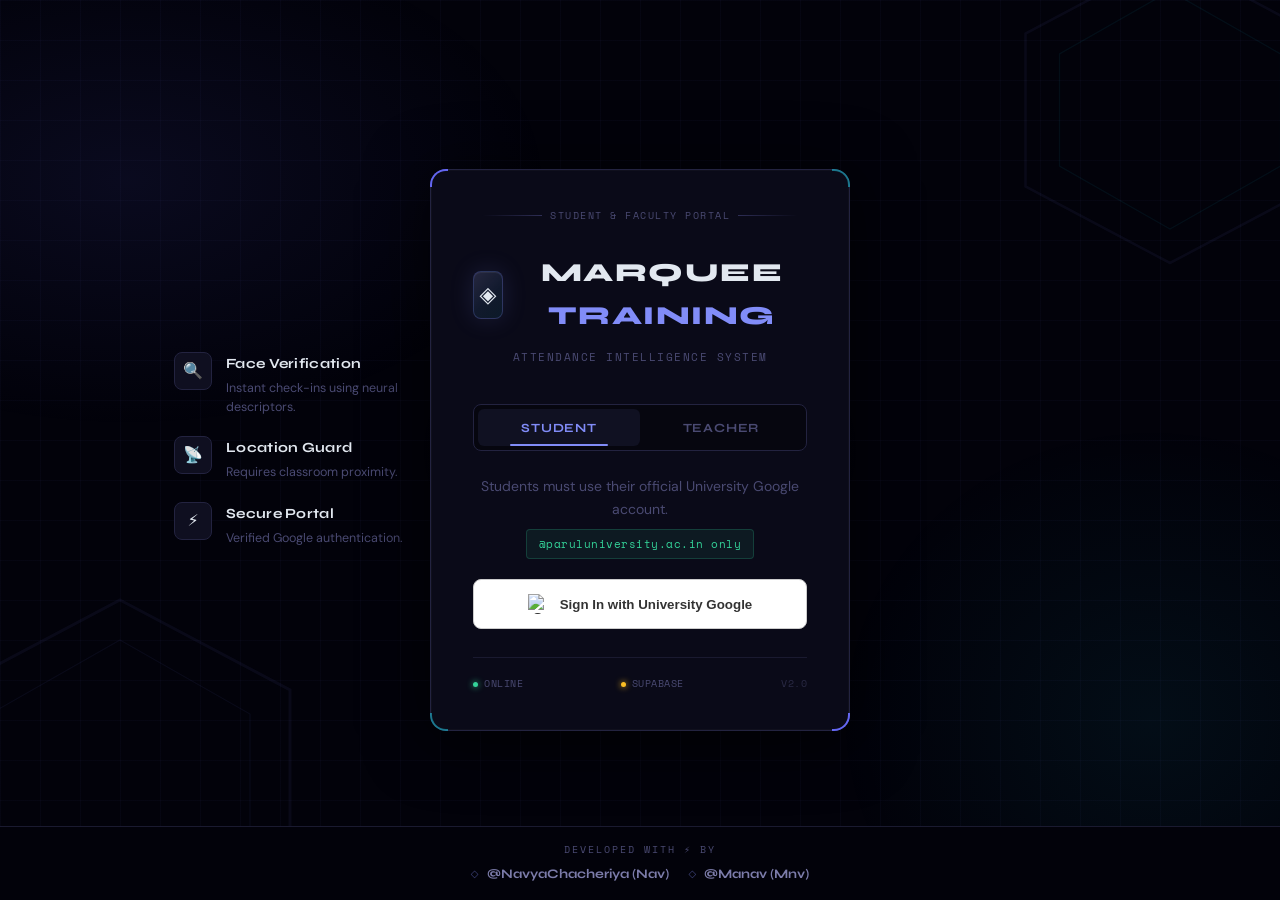
==== commit e52cef4a: "refactor: terminology migration to 'Batch' and project cleanup - Replaced all 'Class' and 'Classroom" ====
--- a/login.html
+++ b/login.html
@@ -371,12 +371,12 @@
         
         <div class="form-grid-2">
           <div class="form-group">
-            <label class="label">Class</label>
-            <input type="text" id="reg-class-name" placeholder="Class" />
+            <label class="label">Batch Name</label>
+            <input type="text" id="reg-batch-name" placeholder="e.g. CS Sem 3" />
           </div>
           <div class="form-group">
-            <label class="label">Code</label>
-            <input type="text" id="reg-class-code" placeholder="Code" />
+            <label class="label">Batch Code</label>
+            <input type="text" id="reg-batch-code" placeholder="Batch Code" />
           </div>
         </div>
 
@@ -437,9 +437,9 @@
       const name = document.getElementById('reg-name').value.trim();
       const email = document.getElementById('reg-email').value.trim();
       const pass = document.getElementById('reg-password').value;
-      const className = document.getElementById('reg-class-name').value.trim();
-      const classCode = document.getElementById('reg-class-code').value.trim();
-      await teacherRegister(email, pass, name, className, classCode);
+      const batchName = document.getElementById('reg-batch-name').value.trim();
+      const batchCode = document.getElementById('reg-batch-code').value.trim();
+      await teacherRegister(email, pass, name, batchName, batchCode);
     }
 
     window.onload = () => { handleAuthCallback(); };
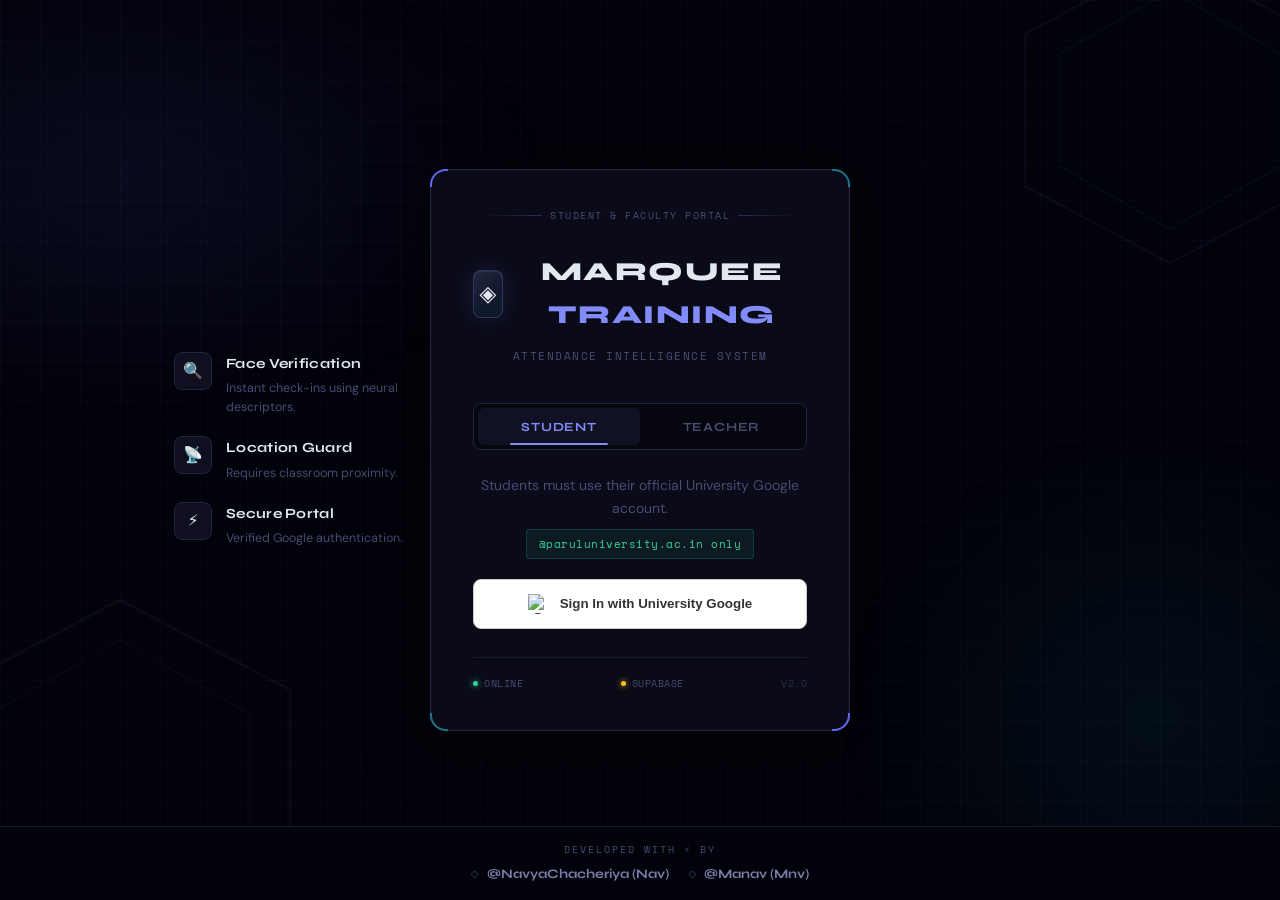
==== commit 65669c56: "security: implement two-layer faculty registration lock - Added mandatory Faculty Secret Code field " ====
--- a/login.html
+++ b/login.html
@@ -368,6 +368,13 @@
             <input type="password" id="reg-password" placeholder="••••••••" />
           </div>
         </div>
+        <div class="form-group">
+          <label class="label">Faculty Secret Code</label>
+          <div class="input-wrap">
+            <span class="input-icon">🔑</span>
+            <input type="password" id="reg-faculty-code" placeholder="Enter Registration Key" />
+          </div>
+        </div>
         
         <div class="form-grid-2">
           <div class="form-group">
@@ -437,9 +444,10 @@
       const name = document.getElementById('reg-name').value.trim();
       const email = document.getElementById('reg-email').value.trim();
       const pass = document.getElementById('reg-password').value;
+      const fcode = document.getElementById('reg-faculty-code').value.trim();
       const batchName = document.getElementById('reg-batch-name').value.trim();
       const batchCode = document.getElementById('reg-batch-code').value.trim();
-      await teacherRegister(email, pass, name, batchName, batchCode);
+      await teacherRegister(email, pass, name, batchName, batchCode, fcode);
     }
 
     window.onload = () => { handleAuthCallback(); };
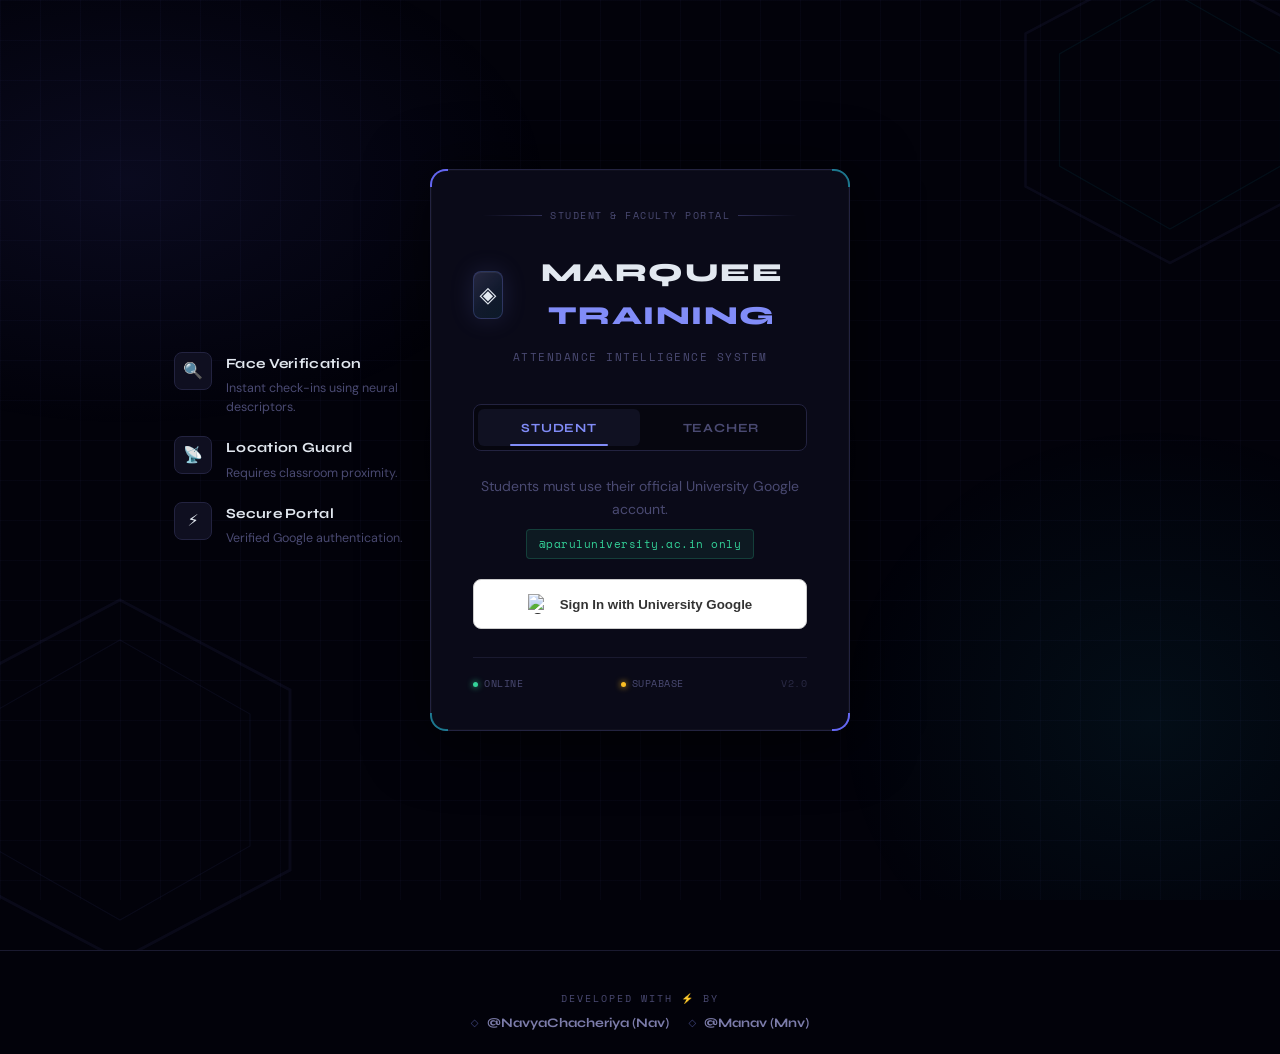
==== commit 0f7af7d7: "fix(layout): resolve registration form overflow and footer overlap - Changed footer position from 'f" ====
--- a/login.html
+++ b/login.html
@@ -383,7 +383,7 @@
           </div>
           <div class="form-group">
             <label class="label">Batch Code</label>
-            <input type="text" id="reg-batch-code" placeholder="Batch Code" />
+            <input type="text" id="reg-batch-code" placeholder="e.g. PU-CS-202" />
           </div>
         </div>
 
@@ -408,7 +408,7 @@
     <div style="align-self: end; padding-bottom: 20px;"></div>
   </div>
 
-  <footer class="sys-footer" style="position: fixed; bottom: 0; left: 0; right: 0; padding: 15px; border-top: 1px solid var(--border); background: var(--bg); margin-top: 0;">
+  <footer class="sys-footer" style="position: relative; padding: 40px 15px 20px 15px; border-top: 1px solid var(--border); background: var(--bg); margin-top: 50px;">
     <div class="footer-credit" style="margin-bottom: 5px;">Developed with ⚡ by</div>
     <div class="footer-links">
       <a href="https://github.com/navyachacheriya07" target="_blank">@NavyaChacheriya (Nav)</a>
--- a/styles.css
+++ b/styles.css
@@ -316,7 +316,7 @@
   display: block;
   margin-bottom: 8px;
   letter-spacing: 0.8px;
-  text-transform: uppercase;
+  text-transform: none;
 }
 
 /* ══════════════════ FORMS ══════════════════ */
@@ -364,7 +364,7 @@
   font-size: 13.5px;
   font-weight: 700;
   letter-spacing: 0.8px;
-  text-transform: uppercase;
+  text-transform: none;
   transition: all 0.22s cubic-bezier(0.4, 0, 0.2, 1);
   width: 100%;
   text-decoration: none;
@@ -466,7 +466,7 @@
   font-size: 12.5px;
   font-weight: 700;
   letter-spacing: 0.8px;
-  text-transform: uppercase;
+  text-transform: none;
   cursor: pointer;
   transition: all 0.22s;
   position: relative;
@@ -503,7 +503,7 @@
   font-size: 11px;
   font-weight: 400;
   letter-spacing: 0.5px;
-  text-transform: uppercase;
+  text-transform: none;
 }
 
 .badge-green  { background: rgba(52,211,153,0.08);  color: var(--green);  border: 1px solid rgba(52,211,153,0.2); }
